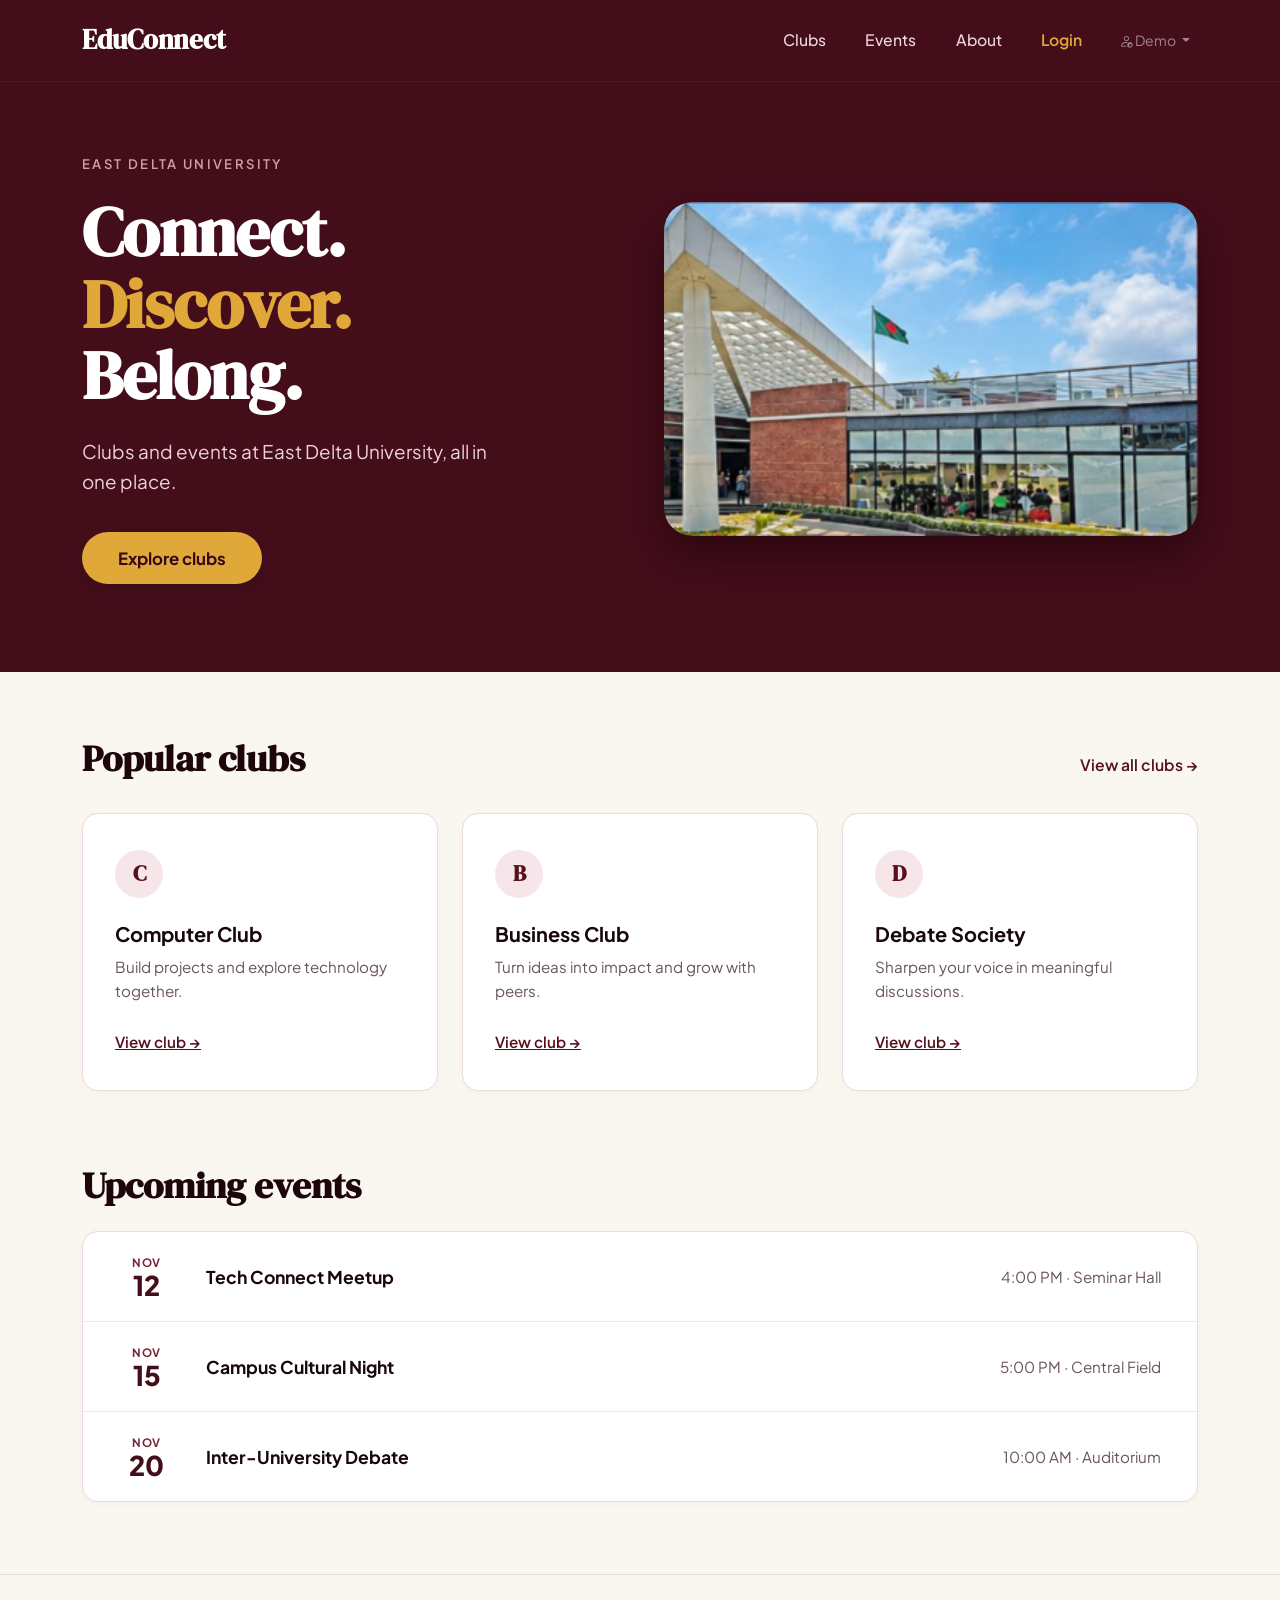
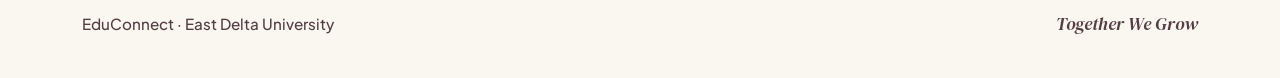
==== index.html @ 95cd5fd2 "Initial commit" ====
<!DOCTYPE html>
<html lang="en">
<head>
  <meta charset="UTF-8">
  <meta name="viewport" content="width=device-width, initial-scale=1.0">
  <title>EduConnect – East Delta University</title>
  <meta name="description" content="Clubs and events at East Delta University, all in one place. Connect. Discover. Belong.">
  
  <!-- Google Fonts -->
  <link rel="preconnect" href="https://fonts.googleapis.com">
  <link rel="preconnect" href="https://fonts.gstatic.com" crossorigin>
  <link href="https://fonts.googleapis.com/css2?family=DM+Serif+Display:ital@0;1&family=Plus+Jakarta+Sans:wght@300;400;500;600;700;800&display=swap" rel="stylesheet">
  
  <!-- Bootstrap 5 CSS -->
  <link href="https://cdn.jsdelivr.net/npm/bootstrap@5.3.3/dist/css/bootstrap.min.css" rel="stylesheet">
  <!-- Bootstrap Icons -->
  <link href="https://cdn.jsdelivr.net/npm/bootstrap-icons@1.11.3/font/bootstrap-icons.min.css" rel="stylesheet">
  <!-- Custom CSS -->
  <link rel="stylesheet" href="assets/css/style.css">
</head>
<body class="edu-home-page">

  <!-- Navigation Bar (Seamless Deep Maroon) -->
  <nav class="navbar navbar-expand-md home-navbar">
    <div class="container">
      <a class="home-brand" href="index.html">EduConnect</a>

      <button class="navbar-toggler text-white border-0" type="button" data-bs-toggle="collapse" data-bs-target="#navbarHome" aria-label="Toggle navigation">
        <i class="bi bi-list fs-2 text-white"></i>
      </button>

      <div class="collapse navbar-collapse justify-content-end" id="navbarHome">
        <ul class="navbar-nav align-items-center gap-2 gap-md-1 my-3 my-md-0">
          <li class="nav-item">
            <a class="home-nav-link" href="clubs.html">Clubs</a>
          </li>
          <li class="nav-item">
            <a class="home-nav-link" href="events.html">Events</a>
          </li>
          <li class="nav-item">
            <a class="home-nav-link" href="dashboard.html">About</a>
          </li>
          <li class="nav-item">
            <a class="home-nav-login" href="login.html">Login</a>
          </li>
          
          <!-- Discreet Demo Role Switcher for CSE 242 Evaluation -->
          <li class="nav-item dropdown ms-md-2">
            <button class="btn btn-sm text-white-50 border-0 bg-transparent dropdown-toggle small" type="button" data-bs-toggle="dropdown" title="Switch Demo Roles">
              <i class="bi bi-person-gear"></i> Demo
            </button>
            <ul class="dropdown-menu dropdown-menu-end shadow-sm">
              <li><h6 class="dropdown-header">CSE 242 Demo Switcher</h6></li>
              <li><a class="dropdown-item" href="#" data-switch-role="student"><i class="bi bi-person text-primary me-2"></i>Farhan Ahmed (Student)</a></li>
              <li><a class="dropdown-item" href="#" data-switch-role="club_rep"><i class="bi bi-flag text-info me-2"></i>Robotics Lead (Club Rep)</a></li>
              <li><a class="dropdown-item" href="#" data-switch-role="admin"><i class="bi bi-shield-check text-danger me-2"></i>Prof. Rahman (Admin)</a></li>
              <li><hr class="dropdown-divider"></li>
              <li><a class="dropdown-item" href="dashboard.html"><i class="bi bi-speedometer2 text-success me-2"></i>Open Full Dashboard</a></li>
              <li><a class="dropdown-item text-danger" href="#" data-action="logout" onclick="handleLogout(event)"><i class="bi bi-box-arrow-right me-2"></i>Log Out</a></li>
              <li><a class="dropdown-item text-muted small" href="#" id="btn-reset-demo-data"><i class="bi bi-arrow-counterclockwise me-2"></i>Reset Demo Data</a></li>
            </ul>
          </li>
        </ul>
      </div>
    </div>
  </nav>

  <!-- Hero Section -->
  <header class="home-hero-section">
    <div class="container">
      <div class="row align-items-center g-5">
        
        <!-- Left: Kicker, Big Display Serif Headline, Subtitle & Button -->
        <div class="col-lg-6">
          <div class="home-hero-kicker">East Delta University</div>
          
          <h1 class="home-hero-headline">
            Connect.<br>
            <span class="gold-text">Discover.</span><br>
            Belong.
          </h1>

          <p class="home-hero-sub">
            Clubs and events at East Delta University, all in one place.
          </p>

          <a href="clubs.html" class="btn btn-hero-explore">Explore clubs</a>
        </div>

        <!-- Right: Rounded Campus Photo -->
        <div class="col-lg-6">
          <div class="home-hero-img-wrap">
            <img src="assets/img/campus.png" alt="East Delta University Campus" class="home-hero-img img-fluid">
          </div>
        </div>

      </div>
    </div>
  </header>

  <!-- Main Content Area -->
  <main>
    <!-- Popular Clubs Section -->
    <section class="py-5">
      <div class="container py-lg-3">
        <div class="home-section-header">
          <h2 class="home-section-title">Popular clubs</h2>
          <a href="clubs.html" class="home-section-link">View all clubs &rarr;</a>
        </div>

        <div class="row g-4">
          <!-- Card 1: Computer Club -->
          <div class="col-md-4">
            <div class="home-club-card" onclick="window.location.href='club-profile.html?id=club_01'" style="cursor: pointer;">
              <div class="club-circle-avatar">C</div>
              <h3 class="home-club-title">Computer Club</h3>
              <p class="home-club-desc">Build projects and explore technology together.</p>
              <div>
                <a href="club-profile.html?id=club_01" class="home-club-action">View club &rarr;</a>
              </div>
            </div>
          </div>

          <!-- Card 2: Business Club -->
          <div class="col-md-4">
            <div class="home-club-card" onclick="window.location.href='club-profile.html?id=club_04'" style="cursor: pointer;">
              <div class="club-circle-avatar">B</div>
              <h3 class="home-club-title">Business Club</h3>
              <p class="home-club-desc">Turn ideas into impact and grow with peers.</p>
              <div>
                <a href="club-profile.html?id=club_04" class="home-club-action">View club &rarr;</a>
              </div>
            </div>
          </div>

          <!-- Card 3: Debate Society -->
          <div class="col-md-4">
            <div class="home-club-card" onclick="window.location.href='club-profile.html?id=club_06'" style="cursor: pointer;">
              <div class="club-circle-avatar">D</div>
              <h3 class="home-club-title">Debate Society</h3>
              <p class="home-club-desc">Sharpen your voice in meaningful discussions.</p>
              <div>
                <a href="club-profile.html?id=club_06" class="home-club-action">View club &rarr;</a>
              </div>
            </div>
          </div>
        </div>
      </div>
    </section>

    <!-- Upcoming Events Section -->
    <section class="pb-5 pt-2">
      <div class="container pb-lg-4">
        <h2 class="home-section-title mb-4">Upcoming events</h2>

        <div class="home-events-container">
          
          <!-- Event 1: Tech Connect Meetup -->
          <div class="home-event-row">
            <div class="home-event-date">
              <span class="event-month">NOV</span>
              <span class="event-day">12</span>
            </div>
            <div class="home-event-title-wrap">
              <a href="events.html" class="home-event-title">Tech Connect Meetup</a>
            </div>
            <div class="home-event-meta">
              4:00 PM &middot; Seminar Hall
            </div>
          </div>

          <!-- Event 2: Campus Cultural Night -->
          <div class="home-event-row">
            <div class="home-event-date">
              <span class="event-month">NOV</span>
              <span class="event-day">15</span>
            </div>
            <div class="home-event-title-wrap">
              <a href="events.html" class="home-event-title">Campus Cultural Night</a>
            </div>
            <div class="home-event-meta">
              5:00 PM &middot; Central Field
            </div>
          </div>

          <!-- Event 3: Inter-University Debate -->
          <div class="home-event-row">
            <div class="home-event-date">
              <span class="event-month">NOV</span>
              <span class="event-day">20</span>
            </div>
            <div class="home-event-title-wrap">
              <a href="events.html" class="home-event-title">Inter-University Debate</a>
            </div>
            <div class="home-event-meta">
              10:00 AM &middot; Auditorium
            </div>
          </div>

        </div>
      </div>
    </section>
  </main>

  <!-- Clean Minimalist Footer -->
  <footer class="home-footer">
    <div class="container">
      <div class="d-flex flex-wrap justify-content-between align-items-center gap-3">
        <div class="home-footer-left">
          EduConnect &middot; East Delta University
        </div>
        <div class="home-footer-right">
          Together We Grow
        </div>
      </div>
    </div>
  </footer>

  <!-- Bootstrap 5 Bundle JS -->
  <script src="https://cdn.jsdelivr.net/npm/bootstrap@5.3.3/dist/js/bootstrap.bundle.min.js"></script>
  <!-- Application Data & Script -->
  <script src="assets/js/data.js"></script>
  <script src="assets/js/app.js"></script>
</body>
</html>
---- assets/css/style.css ----
/* ==========================================================================
   EDUConnect - University Professional Networking & Club Management Platform
   Custom Stylesheet (Built on Bootstrap 5)
   Designed for CSE 242 Project - Clean, Modern, Academic & Accessible
   ========================================================================== */

/* Google Fonts Import */
@import url('https://fonts.googleapis.com/css2?family=DM+Serif+Display:ital@0;1&family=Plus+Jakarta+Sans:wght@300;400;500;600;700;800&display=swap');

:root {
  --edu-maroon: #58101e;
  --edu-maroon-dark: #380811;
  --edu-maroon-light: #721627;
  --edu-gold: #d89b27;
  --edu-gold-hover: #ebac36;
  --edu-gold-soft: #fcf6eb;
  --edu-gold-bg: #dfa838;
  --edu-charcoal: #17070b;
  --edu-charcoal-light: #2b2227;

  /* Global Theme Aliases */
  --edu-primary: #58101e;
  --edu-primary-hover: #721627;
  --edu-primary-soft: #faeef1;
  --edu-secondary: #d89b27;
  --edu-accent: #059669;
  --edu-warning: #d97706;
  --edu-danger: #dc2626;
  --edu-bg: #fdfaf6;
  --edu-card-bg: #ffffff;
  --edu-border: #ebd8dc;
  --edu-border-hover: #dec4cb;
  --edu-text-dark: #1c080e;
  --edu-text-muted: #735d64;

  --edu-serif: 'DM Serif Display', Georgia, serif;
  --edu-sans: 'Plus Jakarta Sans', -apple-system, BlinkMacSystemFont, 'Segoe UI', Roboto, sans-serif;

  --edu-shadow-sm: 0 2px 4px 0 rgba(40, 8, 15, 0.05);
  --edu-shadow: 0 4px 12px -2px rgba(40, 8, 15, 0.08), 0 2px 6px -1px rgba(40, 8, 15, 0.04);
  --edu-shadow-lg: 0 12px 24px -4px rgba(40, 8, 15, 0.12), 0 4px 8px -2px rgba(40, 8, 15, 0.04);
  --edu-radius: 12px;
  --edu-radius-sm: 8px;
  --edu-radius-lg: 16px;
  --edu-radius-pill: 9999px;
}

body {
  font-family: 'Plus Jakarta Sans', -apple-system, BlinkMacSystemFont, 'Segoe UI', Roboto, sans-serif;
  background-color: var(--edu-bg);
  color: var(--edu-text-dark);
  min-height: 100vh;
  display: flex;
  flex-direction: column;
  -webkit-font-smoothing: antialiased;
}

h1, h2, h3, h4, h5, h6, .brand-font, .serif-heading {
  font-family: var(--edu-serif);
  font-weight: 700;
  color: var(--edu-maroon-dark);
}

/* ==========================================================================
   Global Navigation Bar (Dark Maroon Theme with Gold Accents)
   ========================================================================== */
.edu-navbar {
  background-color: var(--edu-charcoal) !important;
  border-bottom: 1px solid rgba(255, 255, 255, 0.08) !important;
  box-shadow: 0 4px 16px rgba(23, 7, 11, 0.35);
  padding: 0.65rem 0;
  position: sticky;
  top: 0;
  z-index: 1030;
}

.navbar-brand {
  display: flex;
  align-items: center;
  gap: 0.6rem;
  font-family: var(--edu-serif);
  font-size: 1.4rem;
  font-weight: 700;
  color: #ffffff !important;
  letter-spacing: 0.01em;
}

.brand-gold {
  color: var(--edu-gold) !important;
}

.brand-badge {
  background: linear-gradient(135deg, var(--edu-maroon-light), var(--edu-gold));
  color: #fff;
  width: 36px;
  height: 36px;
  border-radius: 10px;
  display: flex;
  align-items: center;
  justify-content: center;
  font-size: 1.15rem;
  box-shadow: 0 4px 10px rgba(216, 155, 39, 0.3);
}

.nav-link {
  font-family: var(--edu-sans);
  font-weight: 600;
  font-size: 0.92rem;
  color: rgba(255, 255, 255, 0.8) !important;
  padding: 0.5rem 0.85rem !important;
  border-radius: var(--edu-radius-pill);
  display: flex;
  align-items: center;
  gap: 0.45rem;
  transition: all 0.2s ease;
}

.nav-link:hover, .nav-link.active {
  color: var(--edu-gold) !important;
  background-color: rgba(255, 255, 255, 0.06);
}

.nav-link i {
  font-size: 1.1rem;
}

.nav-badge-pill {
  font-size: 0.7rem;
  padding: 0.2rem 0.5rem;
  border-radius: 9999px;
  background-color: var(--edu-gold);
  color: var(--edu-charcoal);
  font-weight: 700;
  margin-left: 0.2rem;
}

/* ==========================================================================
   Cards & Layout Components
   ========================================================================== */
.edu-card {
  background: var(--edu-card-bg);
  border: 1px solid var(--edu-border);
  border-radius: var(--edu-radius);
  box-shadow: var(--edu-shadow-sm);
  transition: transform 0.2s ease, box-shadow 0.2s ease;
  overflow: hidden;
}

.edu-card-hover:hover {
  transform: translateY(-2px);
  box-shadow: var(--edu-shadow);
  border-color: var(--edu-border-hover);
}

.edu-card-header {
  padding: 1.1rem 1.25rem;
  border-bottom: 1px solid var(--edu-border);
  background-color: #ffffff;
  display: flex;
  align-items: center;
  justify-content: space-between;
}

.edu-card-body {
  padding: 1.25rem;
}

/* ==========================================================================
   Sidebar & Left Rail
   ========================================================================== */
.sidebar-profile-card {
  text-align: center;
}

.sidebar-cover {
  height: 70px;
  background: linear-gradient(135deg, #1e3a8a, #0284c7);
  width: 100%;
}

.sidebar-avatar-wrap {
  margin-top: -38px;
  margin-bottom: 0.75rem;
}

.avatar-img {
  width: 72px;
  height: 72px;
  border-radius: 50%;
  border: 3px solid #ffffff;
  object-fit: cover;
  box-shadow: var(--edu-shadow-sm);
  background-color: #e2e8f0;
}

.avatar-sm {
  width: 40px;
  height: 40px;
}

.avatar-lg {
  width: 100px;
  height: 100px;
}

.avatar-xl {
  width: 130px;
  height: 130px;
}

.club-logo-img {
  width: 60px;
  height: 60px;
  border-radius: 12px;
  object-fit: cover;
  border: 2px solid #ffffff;
  box-shadow: var(--edu-shadow-sm);
  background-color: #f1f5f9;
}

/* ==========================================================================
   Buttons & Tags (Maroon & Academic Gold Theme)
   ========================================================================== */
.btn-edu-primary {
  background-color: var(--edu-gold) !important;
  border-color: var(--edu-gold) !important;
  color: var(--edu-charcoal) !important;
  font-weight: 700;
  border-radius: var(--edu-radius-pill);
  padding: 0.52rem 1.35rem;
  transition: all 0.2s ease;
}

.btn-edu-primary:hover {
  background-color: var(--edu-gold-hover) !important;
  border-color: var(--edu-gold-hover) !important;
  color: #000000 !important;
  box-shadow: 0 4px 14px rgba(216, 155, 39, 0.4);
  transform: translateY(-1px);
}

.btn-edu-maroon {
  background-color: var(--edu-maroon) !important;
  border-color: var(--edu-maroon) !important;
  color: #ffffff !important;
  font-weight: 700;
  border-radius: var(--edu-radius-pill);
  padding: 0.52rem 1.35rem;
  transition: all 0.2s ease;
}

.btn-edu-maroon:hover {
  background-color: var(--edu-maroon-light) !important;
  border-color: var(--edu-maroon-light) !important;
  color: #ffffff !important;
  transform: translateY(-1px);
}

.btn-edu-outline {
  border: 1px solid var(--edu-border-hover);
  color: var(--edu-maroon);
  background-color: #ffffff;
  font-weight: 600;
  border-radius: var(--edu-radius-pill);
  padding: 0.48rem 1.15rem;
  transition: all 0.2s ease;
}

.btn-edu-outline:hover {
  background-color: var(--edu-primary-soft);
  border-color: var(--edu-maroon);
  color: var(--edu-maroon);
}

.btn-edu-success {
  background-color: var(--edu-accent);
  color: #fff;
  border: none;
  font-weight: 700;
  border-radius: var(--edu-radius-pill);
}
.btn-edu-success:hover {
  background-color: #047857;
  color: #fff;
}

/* Pill Badges */
.badge-dept {
  background-color: #faeef1;
  color: var(--edu-maroon);
  font-weight: 700;
  font-size: 0.75rem;
  padding: 0.35rem 0.65rem;
  border-radius: 6px;
  display: inline-block;
  border: 1px solid #ebd8dc;
}

.skill-tag {
  background-color: var(--edu-gold-soft);
  color: #8c5b08;
  font-weight: 600;
  font-size: 0.78rem;
  padding: 0.3rem 0.65rem;
  border-radius: 6px;
  display: inline-flex;
  align-items: center;
  gap: 0.3rem;
  margin-right: 0.35rem;
  margin-bottom: 0.4rem;
  border: 1px solid #f6e3c0;
}

.interest-tag {
  background-color: #fcf2f4;
  color: var(--edu-maroon);
  font-weight: 600;
  font-size: 0.78rem;
  padding: 0.3rem 0.65rem;
  border-radius: 6px;
  display: inline-flex;
  align-items: center;
  gap: 0.3rem;
  margin-right: 0.35rem;
  margin-bottom: 0.4rem;
  border: 1px solid #f1d5dc;
}

/* Verification Status Badges */
.status-pill {
  font-size: 0.75rem;
  font-weight: 700;
  padding: 0.3rem 0.7rem;
  border-radius: 9999px;
  display: inline-flex;
  align-items: center;
  gap: 0.35rem;
}

.status-verified {
  background-color: #ecfdf5;
  color: #065f46;
  border: 1px solid #a7f3d0;
}

.status-pending {
  background-color: var(--edu-gold-soft);
  color: #92400e;
  border: 1px solid #fde68a;
}

.status-rejected {
  background-color: #fef2f2;
  color: #991b1b;
  border: 1px solid #fecaca;
}

/* ==========================================================================
   Feed Navigation Tabs
   ========================================================================== */
.feed-tabs {
  background-color: #ffffff;
  border-radius: var(--edu-radius);
  padding: 0.4rem;
  display: flex;
  gap: 0.5rem;
  border: 1px solid var(--edu-border);
  margin-bottom: 1.25rem;
}

.feed-tab-btn {
  flex: 1;
  padding: 0.65rem 1rem;
  font-weight: 700;
  font-size: 0.95rem;
  border: none;
  background: transparent;
  color: var(--edu-text-muted);
  border-radius: var(--edu-radius-pill);
  display: flex;
  align-items: center;
  justify-content: center;
  gap: 0.5rem;
  transition: all 0.2s ease;
}

.feed-tab-btn.active {
  background-color: var(--edu-maroon);
  color: #ffffff;
  box-shadow: 0 4px 10px rgba(88, 16, 30, 0.25);
}

/* ==========================================================================
   Post & Announcement Card
   ========================================================================== */
.post-header {
  display: flex;
  align-items: center;
  justify-content: space-between;
  margin-bottom: 0.85rem;
}

.post-author-info {
  display: flex;
  align-items: center;
  gap: 0.75rem;
}

.post-media {
  border-radius: var(--edu-radius-sm);
  overflow: hidden;
  margin-top: 0.85rem;
  max-height: 380px;
  background-color: #f8f1f3;
}

.post-media img {
  width: 100%;
  height: 100%;
  object-fit: cover;
}

.post-actions {
  display: flex;
  align-items: center;
  gap: 1.5rem;
  padding-top: 0.85rem;
  margin-top: 0.85rem;
  border-top: 1px solid var(--edu-border);
}

.post-action-btn {
  background: none;
  border: none;
  color: var(--edu-text-muted);
  font-size: 0.88rem;
  font-weight: 600;
  display: flex;
  align-items: center;
  gap: 0.4rem;
  padding: 0.35rem 0.6rem;
  border-radius: 6px;
  cursor: pointer;
  transition: all 0.2s;
}

.post-action-btn:hover, .post-action-btn.active {
  color: var(--edu-maroon);
  background-color: var(--edu-primary-soft);
}

/* ==========================================================================
   Profile Page Cover & Layout
   ========================================================================== */
.profile-cover-header {
  height: 220px;
  background: linear-gradient(135deg, #3d0d16 0%, #681523 50%, #d89b27 100%);
  position: relative;
  border-radius: var(--edu-radius) var(--edu-radius) 0 0;
}

.profile-avatar-holder {
  position: absolute;
  bottom: -45px;
  left: 30px;
}

.profile-avatar-large {
  width: 120px;
  height: 120px;
  border-radius: 50%;
  border: 4px solid #ffffff;
  object-fit: cover;
  background-color: #f8f1f3;
  box-shadow: var(--edu-shadow);
}

.profile-info-bar {
  padding-top: 55px;
  padding-left: 30px;
  padding-right: 30px;
  padding-bottom: 25px;
}

/* ==========================================================================
   Sidebar & Left Rail
   ========================================================================== */
.sidebar-profile-card {
  text-align: center;
}

.sidebar-cover {
  height: 70px;
  background: linear-gradient(135deg, #3d0d16, #d89b27);
  width: 100%;
}

.sidebar-avatar-wrap {
  margin-top: -38px;
  margin-bottom: 0.75rem;
}

/* ==========================================================================
   Event Card Date Badge
   ========================================================================== */
.event-date-badge {
  background-color: var(--edu-gold-soft);
  border: 1px solid #ebd0a0;
  border-radius: 10px;
  text-align: center;
  padding: 0.5rem;
  min-width: 65px;
}

.event-date-month {
  font-size: 0.75rem;
  font-weight: 700;
  color: var(--edu-maroon);
  text-transform: uppercase;
}

.event-date-day {
  font-family: var(--edu-serif);
  font-size: 1.5rem;
  font-weight: 700;
  color: var(--edu-maroon-dark);
  line-height: 1.1;
}

/* ==========================================================================
   Notification Items
   ========================================================================== */
.notification-item {
  display: flex;
  align-items: flex-start;
  gap: 1rem;
  padding: 1rem 1.25rem;
  border-bottom: 1px solid var(--edu-border);
  transition: background-color 0.15s ease;
  position: relative;
}

.notification-item:last-child {
  border-bottom: none;
}

.notification-item:hover {
  background-color: #f8fafc;
}

.notification-item.unread {
  background-color: #f0f7ff;
}

.notification-item.unread::before {
  content: '';
  position: absolute;
  left: 0;
  top: 0;
  bottom: 0;
  width: 4px;
  background-color: var(--edu-primary);
}

.notification-icon-wrap {
  width: 42px;
  height: 42px;
  border-radius: 50%;
  display: flex;
  align-items: center;
  justify-content: center;
  font-size: 1.1rem;
  flex-shrink: 0;
}

/* ==========================================================================
   Admin Dashboard Metrics
   ========================================================================== */
.stat-card {
  padding: 1.25rem;
  border-radius: var(--edu-radius);
  background-color: #ffffff;
  border: 1px solid var(--edu-border);
  display: flex;
  align-items: center;
  justify-content: space-between;
}

.stat-icon {
  width: 50px;
  height: 50px;
  border-radius: 12px;
  display: flex;
  align-items: center;
  justify-content: center;
  font-size: 1.5rem;
}

/* ==========================================================================
   Demo Credentials Callout Box
   ========================================================================== */
.demo-credentials-box {
  background-color: #f0f9ff;
  border: 1px solid #bae6fd;
  border-radius: var(--edu-radius);
  padding: 1.25rem;
}

.demo-account-pill {
  cursor: pointer;
  background: #ffffff;
  border: 1px solid #bae6fd;
  border-radius: 8px;
  padding: 0.6rem 0.85rem;
  transition: all 0.2s ease;
  text-align: left;
}

.demo-account-pill:hover {
  background-color: #e0f2fe;
  border-color: #7dd3fc;
  transform: translateY(-1px);
}

/* ==========================================================================
   Toast Notification Styling
   ========================================================================== */
.edu-toast-container {
  position: fixed;
  bottom: 24px;
  right: 24px;
  z-index: 9999;
}

.edu-toast {
  background: var(--edu-navy);
  color: #ffffff;
  border-radius: var(--edu-radius-sm);
  box-shadow: var(--edu-shadow-lg);
  padding: 0.85rem 1.25rem;
  display: flex;
  align-items: center;
  gap: 0.75rem;
  margin-top: 0.5rem;
  animation: slideInUp 0.3s cubic-bezier(0.16, 1, 0.3, 1);
  min-width: 280px;
}

@keyframes slideInUp {
  from {
    transform: translateY(20px);
    opacity: 0;
  }
  to {
    transform: translateY(0);
    opacity: 1;
  }
}

/* ==========================================================================
   Footer
   ========================================================================== */
.edu-footer {
  background-color: #ffffff;
  border-top: 1px solid var(--edu-border);
  padding: 2rem 0;
  margin-top: auto;
  font-size: 0.88rem;
  color: var(--edu-text-muted);
}

/* Print / Utilities */
.cursor-pointer { cursor: pointer; }
.text-edu-primary { color: var(--edu-primary) !important; }
.bg-edu-primary-soft { background-color: var(--edu-primary-soft) !important; }

/* Responsive adjustments */
@media (max-width: 768px) {
  .profile-cover-header {
    height: 160px;
  }
  .profile-avatar-large {
    width: 90px;
    height: 90px;
  }
  .profile-info-bar {
    padding-top: 45px;
    padding-left: 15px;
    padding-right: 15px;
  }
}

/* ==========================================================================
   Custom Club Profile Design System (Maroon & Academic Gold Theme)
   Follows the exact UI/UX specification in the user mockup
   ========================================================================== */

/* Top bar dark theme for club profile */
.club-profile-nav {
  background-color: #17070b !important;
  border-bottom: 1px solid rgba(255, 255, 255, 0.08) !important;
}
.club-profile-nav .navbar-brand {
  color: #ffffff !important;
  font-family: var(--club-serif) !important;
  font-size: 1.4rem !important;
}
.club-profile-nav .brand-gold {
  color: #dfa838 !important;
}
.club-profile-nav .nav-link {
  color: rgba(255, 255, 255, 0.8) !important;
}
.club-profile-nav .nav-link:hover, .club-profile-nav .nav-link.active {
  color: #dfa838 !important;
  background-color: transparent !important;
}

/* Hero Section */
.club-profile-hero {
  position: relative;
  background-size: cover;
  background-position: center;
  min-height: 480px;
  color: #ffffff;
  padding: 3.5rem 0 3rem;
  display: flex;
  align-items: center;
}

.club-profile-hero::before {
  content: '';
  position: absolute;
  top: 0; left: 0; right: 0; bottom: 0;
  background: linear-gradient(135deg, rgba(20, 4, 8, 0.82) 0%, rgba(55, 12, 22, 0.75) 50%, rgba(15, 6, 10, 0.88) 100%);
  z-index: 1;
}

.club-hero-content {
  position: relative;
  z-index: 2;
}

/* Round Emblem Seal */
.club-emblem-wrap {
  width: 96px;
  height: 96px;
  border-radius: 50%;
  border: 3px solid #d89b27;
  background: radial-gradient(circle, #3d0d16 0%, #1a0509 100%);
  display: flex;
  align-items: center;
  justify-content: center;
  margin-bottom: 1.25rem;
  box-shadow: 0 8px 24px rgba(0, 0, 0, 0.4);
}

.club-emblem-icon {
  font-size: 2.75rem;
  color: #dfa838;
}

.club-title-serif {
  font-family: var(--club-serif);
  font-size: 3.5rem;
  line-height: 1.05;
  color: #ffffff;
  margin-bottom: 0.5rem;
  letter-spacing: -0.01em;
}

.club-subtitle-gold {
  color: #dfa838;
  font-size: 1.15rem;
  font-weight: 500;
  margin-bottom: 1.75rem;
}

/* Buttons */
.btn-gold-pill {
  background-color: #d89b27;
  color: #1f070e;
  font-weight: 700;
  border-radius: 9999px;
  padding: 0.55rem 1.4rem;
  border: none;
  font-size: 0.92rem;
  transition: all 0.2s ease;
  display: inline-flex;
  align-items: center;
  gap: 0.4rem;
}
.btn-gold-pill:hover {
  background-color: #ebac36;
  color: #150409;
  transform: translateY(-1px);
  box-shadow: 0 4px 14px rgba(216, 155, 39, 0.4);
}

.btn-pill-dark {
  background-color: rgba(0, 0, 0, 0.45);
  color: #ffffff;
  border: 1px solid rgba(255, 255, 255, 0.25);
  border-radius: 9999px;
  padding: 0.55rem 1.3rem;
  font-weight: 600;
  font-size: 0.92rem;
  transition: all 0.2s ease;
}
.btn-pill-dark:hover {
  background-color: rgba(255, 255, 255, 0.15);
  color: #ffffff;
}

.btn-maroon-pill {
  background-color: #58101e;
  color: #ffffff;
  font-weight: 700;
  border-radius: 9999px;
  padding: 0.5rem 1.35rem;
  border: none;
  font-size: 0.88rem;
  transition: all 0.2s ease;
}
.btn-maroon-pill:hover {
  background-color: #721627;
  color: #ffffff;
  transform: translateY(-1px);
}

/* Featured 4-Polaroid Grid in Hero */
.featured-label {
  color: #dfa838;
  font-size: 0.95rem;
  font-style: italic;
  font-weight: 500;
  margin-bottom: 1rem;
}

.featured-polaroid-grid {
  display: grid;
  grid-template-columns: repeat(2, 1fr);
  gap: 1rem;
}

.featured-polaroid-card {
  background-color: #ffffff;
  border-radius: 8px;
  padding: 6px;
  box-shadow: 0 10px 25px rgba(0, 0, 0, 0.35);
  transition: transform 0.25s ease, box-shadow 0.25s ease;
  cursor: pointer;
  text-decoration: none !important;
  display: block;
}
.featured-polaroid-card:hover {
  transform: translateY(-4px) scale(1.02);
  box-shadow: 0 14px 30px rgba(0, 0, 0, 0.5);
}

.featured-polaroid-card:nth-child(1) { transform: rotate(-1.5deg); }
.featured-polaroid-card:nth-child(2) { transform: rotate(1.5deg); }
.featured-polaroid-card:nth-child(3) { transform: rotate(1.2deg); }
.featured-polaroid-card:nth-child(4) { transform: rotate(-1.8deg); }

.featured-polaroid-card:hover {
  transform: rotate(0deg) translateY(-4px) !important;
}

.polaroid-media-box {
  height: 120px;
  border-radius: 4px;
  display: flex;
  align-items: center;
  justify-content: center;
  color: #ffffff;
  font-weight: 700;
  font-size: 0.88rem;
  letter-spacing: 0.05em;
  position: relative;
  overflow: hidden;
}
.polaroid-media-box.maroon-bg { background-color: #6b1725; }
.polaroid-media-box.gold-bg { background-color: #b8861d; }
.polaroid-media-box.charcoal-bg { background-color: #2b2227; }

.polaroid-content {
  padding: 0.45rem 0.25rem 0.2rem;
}
.polaroid-title {
  font-weight: 700;
  color: #17070b;
  font-size: 0.88rem;
  line-height: 1.2;
}
.polaroid-sub {
  color: #78656a;
  font-size: 0.72rem;
}

/* Club Meta Strip below Hero */
.club-meta-strip {
  background-color: #24060d;
  color: #ffffff;
  padding: 0.85rem 0;
  border-bottom: 1px solid rgba(255, 255, 255, 0.08);
}
.social-pill-btn {
  background-color: #3b0e17;
  color: #ffffff;
  border: 1px solid #5d1a27;
  border-radius: 9999px;
  padding: 0.35rem 0.95rem;
  font-size: 0.82rem;
  font-weight: 600;
  text-decoration: none;
  transition: all 0.2s ease;
}
.social-pill-btn:hover {
  background-color: #551422;
  color: #ffffff;
}

/* Subnav Anchor Pills */
.subnav-pills-bar {
  background-color: #ffffff;
  padding: 1.25rem 0;
  border-bottom: 1px solid #eee5e7;
}
.subnav-pill {
  background-color: #ffffff;
  border: 1px solid #d1b8be;
  color: #4a1520;
  border-radius: 9999px;
  padding: 0.45rem 1.4rem;
  font-weight: 600;
  font-size: 0.92rem;
  text-decoration: none;
  transition: all 0.2s ease;
  display: inline-block;
}
.subnav-pill:hover, .subnav-pill.active {
  background-color: #58101e;
  border-color: #58101e;
  color: #ffffff;
}

/* General Club Section Heading */
.club-section-heading {
  font-family: var(--club-serif);
  font-size: 2.4rem;
  font-weight: 700;
  margin-bottom: 1.5rem;
}

/* Photo Cards 3-Grid */
.club-photo-card {
  border-radius: 8px;
  height: 220px;
  position: relative;
  overflow: hidden;
  display: flex;
  align-items: flex-end;
  padding: 1rem;
  color: #ffffff;
  font-weight: 700;
  box-shadow: 0 6px 18px rgba(0, 0, 0, 0.12);
  transition: transform 0.2s ease;
}
.club-photo-card:hover {
  transform: translateY(-3px);
}
.club-photo-card.maroon {
  background-color: #631422;
}
.club-photo-card.gold {
  background-color: #b8861d;
}
.club-photo-card.charcoal {
  background-color: #2b2227;
}
.club-photo-label {
  font-size: 0.85rem;
  font-weight: 700;
  letter-spacing: 0.04em;
  background: rgba(0, 0, 0, 0.45);
  backdrop-filter: blur(4px);
  padding: 0.35rem 0.75rem;
  border-radius: 4px;
}

/* Goals list */
.club-goals-list {
  list-style: none;
  padding-left: 0;
}
.club-goals-list li {
  font-family: var(--club-serif);
  font-size: 1.15rem;
  color: #3b0e17;
  padding: 0.45rem 0;
  border-bottom: 1px dashed #e6d3d7;
}

/* Events Section (Deep Maroon Background) */
.club-events-section {
  background-color: #3e0b15;
  color: #ffffff;
  padding: 4rem 0;
}
.club-events-section .club-section-heading {
  color: #ffffff;
}

/* Ticket Card */
.event-ticket-card {
  background-color: #ffffff;
  border-radius: 12px;
  padding: 1rem 1.5rem;
  display: flex;
  align-items: center;
  justify-content: space-between;
  margin-bottom: 1.25rem;
  box-shadow: 0 4px 15px rgba(0, 0, 0, 0.2);
  color: #17070b;
}

.ticket-date-block {
  text-align: center;
  min-width: 80px;
  padding-right: 1.5rem;
  border-right: 2px dashed #e0c8ce;
  margin-right: 1.5rem;
}
.ticket-date-num {
  font-family: var(--club-serif);
  font-size: 2.2rem;
  line-height: 1;
  color: #58101e;
  font-weight: 700;
}
.ticket-date-mon {
  font-size: 0.82rem;
  font-weight: 700;
  color: #58101e;
  text-transform: uppercase;
}

.ticket-info-block {
  flex-grow: 1;
}
.ticket-title {
  font-family: var(--club-serif);
  font-size: 1.35rem;
  font-weight: 700;
  margin-bottom: 0.2rem;
  color: #17070b;
}
.ticket-meta {
  color: #6d5b60;
  font-size: 0.88rem;
}

/* Active Recruitments Section */
.recruitment-card {
  background-color: #ffffff;
  border: 1px solid #e0c8ce;
  border-radius: 12px;
  padding: 1.5rem;
  height: 100%;
  display: flex;
  flex-direction: column;
  transition: transform 0.2s ease, box-shadow 0.2s ease;
}
.recruitment-card:hover {
  transform: translateY(-2px);
  box-shadow: 0 8px 20px rgba(0, 0, 0, 0.08);
}

.recruitment-close-pill {
  background-color: #dfa838;
  color: #1a080d;
  font-weight: 700;
  font-size: 0.75rem;
  padding: 0.3rem 0.75rem;
  border-radius: 6px;
  display: inline-block;
  margin-bottom: 0.85rem;
  align-self: flex-start;
}
.recruitment-role-title {
  font-family: var(--club-serif);
  font-size: 1.45rem;
  color: #17070b;
  margin-bottom: 0.5rem;
}
.recruitment-desc {
  color: #665056;
  font-size: 0.88rem;
  margin-bottom: 1.25rem;
  flex-grow: 1;
}

/* Achievements Section (Warm Mustard Gold) */
.club-achievements-section {
  background-color: #dfa838;
  color: #1c080e;
  padding: 4rem 0 4.5rem;
}
.club-achievements-section .club-section-heading {
  color: #1c080e;
}

.achievement-stat-num {
  font-family: var(--club-serif);
  font-size: 3.8rem;
  line-height: 1;
  font-weight: 700;
  color: #1c080e;
  margin-bottom: 0.25rem;
}
.achievement-stat-title {
  font-family: var(--club-serif);
  font-size: 1.25rem;
  font-weight: 700;
  color: #1c080e;
  margin-bottom: 0.2rem;
}
.achievement-stat-sub {
  color: #4f3310;
  font-size: 0.82rem;
}

/* Club Minimalist Footer */
.club-minimal-footer {
  background-color: #f7ede0;
  border-top: 1px solid rgba(0, 0, 0, 0.06);
  padding: 1.25rem 0;
  text-align: center;
  font-size: 0.82rem;
  color: #6b5540;
  font-family: var(--club-serif);
}

/* ==========================================================================
   Homepage (index.html) Theme - Identical Match to East Delta University Mockup
   ========================================================================== */
.edu-home-page {
  background-color: #faf6f0;
  color: #1a080d;
}

/* Homepage Navbar (Seamless deep maroon background) */
.home-navbar {
  background-color: #440d1a !important;
  border-bottom: 1px solid rgba(255, 255, 255, 0.05);
  padding: 1.25rem 0;
}

.home-brand {
  font-family: var(--edu-serif);
  font-size: 1.7rem;
  font-weight: 700;
  color: #ffffff !important;
  text-decoration: none;
  letter-spacing: -0.01em;
}

.home-nav-link {
  color: #eed7dc !important;
  font-weight: 500;
  font-size: 0.98rem;
  text-decoration: none;
  padding: 0.4rem 1.1rem;
  transition: color 0.2s ease;
}

.home-nav-link:hover {
  color: #ffffff !important;
}

.home-nav-login {
  color: #dfa838 !important;
  font-weight: 600;
  font-size: 0.98rem;
  text-decoration: none;
  padding: 0.4rem 1.1rem;
  transition: color 0.2s ease;
}

.home-nav-login:hover {
  color: #f7be4b !important;
}

/* Homepage Hero Section */
.home-hero-section {
  background-color: #440d1a;
  color: #ffffff;
  padding: 4.5rem 0 5.5rem;
  position: relative;
}

.home-hero-kicker {
  font-size: 0.82rem;
  letter-spacing: 0.18em;
  font-weight: 600;
  text-transform: uppercase;
  color: #d69ca6;
  margin-bottom: 1.5rem;
}

.home-hero-headline {
  font-family: var(--edu-serif);
  font-size: 4.25rem;
  line-height: 1.05;
  font-weight: 700;
  color: #ffffff;
  margin-bottom: 1.5rem;
  letter-spacing: -0.01em;
}

.home-hero-headline .gold-text {
  color: #dfa838;
}

.home-hero-sub {
  color: #ebd3d9;
  font-size: 1.18rem;
  line-height: 1.6;
  max-width: 420px;
  margin-bottom: 2.25rem;
  font-weight: 400;
}

.btn-hero-explore {
  background-color: #dfa838;
  color: #350812 !important;
  font-weight: 700;
  font-size: 1.05rem;
  padding: 0.85rem 2.25rem;
  border-radius: 999px;
  text-decoration: none;
  display: inline-block;
  transition: all 0.2s ease;
  border: none;
  box-shadow: 0 4px 14px rgba(0, 0, 0, 0.15);
}

.btn-hero-explore:hover {
  background-color: #ebb543;
  color: #20040a !important;
  transform: translateY(-2px);
  box-shadow: 0 6px 18px rgba(0, 0, 0, 0.25);
}

.home-hero-img-wrap {
  border-radius: 28px;
  overflow: hidden;
  box-shadow: 0 20px 44px rgba(15, 2, 5, 0.45);
}

.home-hero-img {
  width: 100%;
  height: auto;
  display: block;
  object-fit: cover;
  border-radius: 28px;
}

/* Sections Common Header */
.home-section-header {
  display: flex;
  align-items: baseline;
  justify-content: space-between;
  margin-bottom: 2rem;
}

.home-section-title {
  font-family: var(--edu-serif);
  font-size: 2.3rem;
  font-weight: 700;
  color: #1c060c;
  margin-bottom: 0;
}

.home-section-link {
  color: #551120;
  font-weight: 600;
  text-decoration: none;
  font-size: 0.98rem;
  transition: transform 0.2s ease, color 0.2s ease;
}

.home-section-link:hover {
  color: #7b182d;
  text-decoration: underline;
}

/* Popular Clubs Cards */
.home-club-card {
  background: #ffffff;
  border: 1px solid #ebd9dc;
  border-radius: 16px;
  padding: 2.25rem 2rem;
  height: 100%;
  display: flex;
  flex-direction: column;
  box-shadow: 0 2px 10px rgba(35, 7, 13, 0.03);
  transition: transform 0.2s ease, box-shadow 0.2s ease, border-color 0.2s ease;
  text-decoration: none;
}

.home-club-card:hover {
  transform: translateY(-4px);
  box-shadow: 0 10px 28px rgba(35, 7, 13, 0.08);
  border-color: #dfc2c8;
}

.club-circle-avatar {
  width: 48px;
  height: 48px;
  border-radius: 50%;
  background-color: #f7e6e9;
  color: #58101e;
  font-family: var(--edu-serif);
  font-size: 1.4rem;
  font-weight: 700;
  display: flex;
  align-items: center;
  justify-content: center;
  margin-bottom: 1.5rem;
}

.home-club-title {
  font-family: var(--edu-sans);
  font-size: 1.25rem;
  font-weight: 700;
  color: #17070b;
  margin-bottom: 0.6rem;
}

.home-club-desc {
  color: #69555c;
  font-size: 0.95rem;
  line-height: 1.55;
  margin-bottom: 1.75rem;
  flex-grow: 1;
}

.home-club-action {
  color: #58101e;
  font-weight: 600;
  font-size: 0.95rem;
  display: inline-flex;
  align-items: center;
  gap: 0.35rem;
}

/* Upcoming Events Container */
.home-events-container {
  background: #ffffff;
  border: 1px solid #ebd9dc;
  border-radius: 16px;
  overflow: hidden;
  box-shadow: 0 2px 10px rgba(35, 7, 13, 0.03);
}

.home-event-row {
  display: flex;
  align-items: center;
  justify-content: space-between;
  padding: 1.35rem 2.25rem;
  border-bottom: 1px solid #f2e6e9;
  transition: background-color 0.15s ease;
}

.home-event-row:last-child {
  border-bottom: none;
}

.home-event-row:hover {
  background-color: #fdf8f9;
}

.home-event-date {
  display: flex;
  flex-direction: column;
  align-items: center;
  justify-content: center;
  min-width: 55px;
  margin-right: 2rem;
}

.home-event-date .event-month {
  font-size: 0.72rem;
  font-weight: 700;
  text-transform: uppercase;
  color: #782637;
  letter-spacing: 0.06em;
}

.home-event-date .event-day {
  font-size: 1.7rem;
  font-weight: 800;
  color: #440d1a;
  line-height: 1.05;
  font-family: var(--edu-sans);
}

.home-event-title-wrap {
  flex-grow: 1;
}

.home-event-title {
  font-weight: 700;
  font-size: 1.1rem;
  color: #17070b;
  text-decoration: none;
}

.home-event-title:hover {
  color: #58101e;
}

.home-event-meta {
  color: #69555c;
  font-size: 0.95rem;
  font-weight: 400;
  text-align: right;
  white-space: nowrap;
}

/* Homepage Footer */
.home-footer {
  background-color: transparent;
  border-top: 1px solid #ebd9dc;
  padding: 2.25rem 0 2.5rem;
}

.home-footer-left {
  color: #543e45;
  font-size: 0.95rem;
  font-weight: 500;
}

.home-footer-right {
  font-family: var(--edu-serif);
  font-style: italic;
  color: #543e45;
  font-size: 1.1rem;
}

/* Responsive adjustments */
@media (max-width: 768px) {
  .home-hero-headline {
    font-size: 3rem;
  }
  .home-event-row {
    flex-direction: column;
    align-items: flex-start;
    gap: 0.5rem;
    padding: 1.25rem 1.5rem;
  }
  .home-event-meta {
    text-align: left;
    margin-left: calc(55px + 2rem);
  }
}
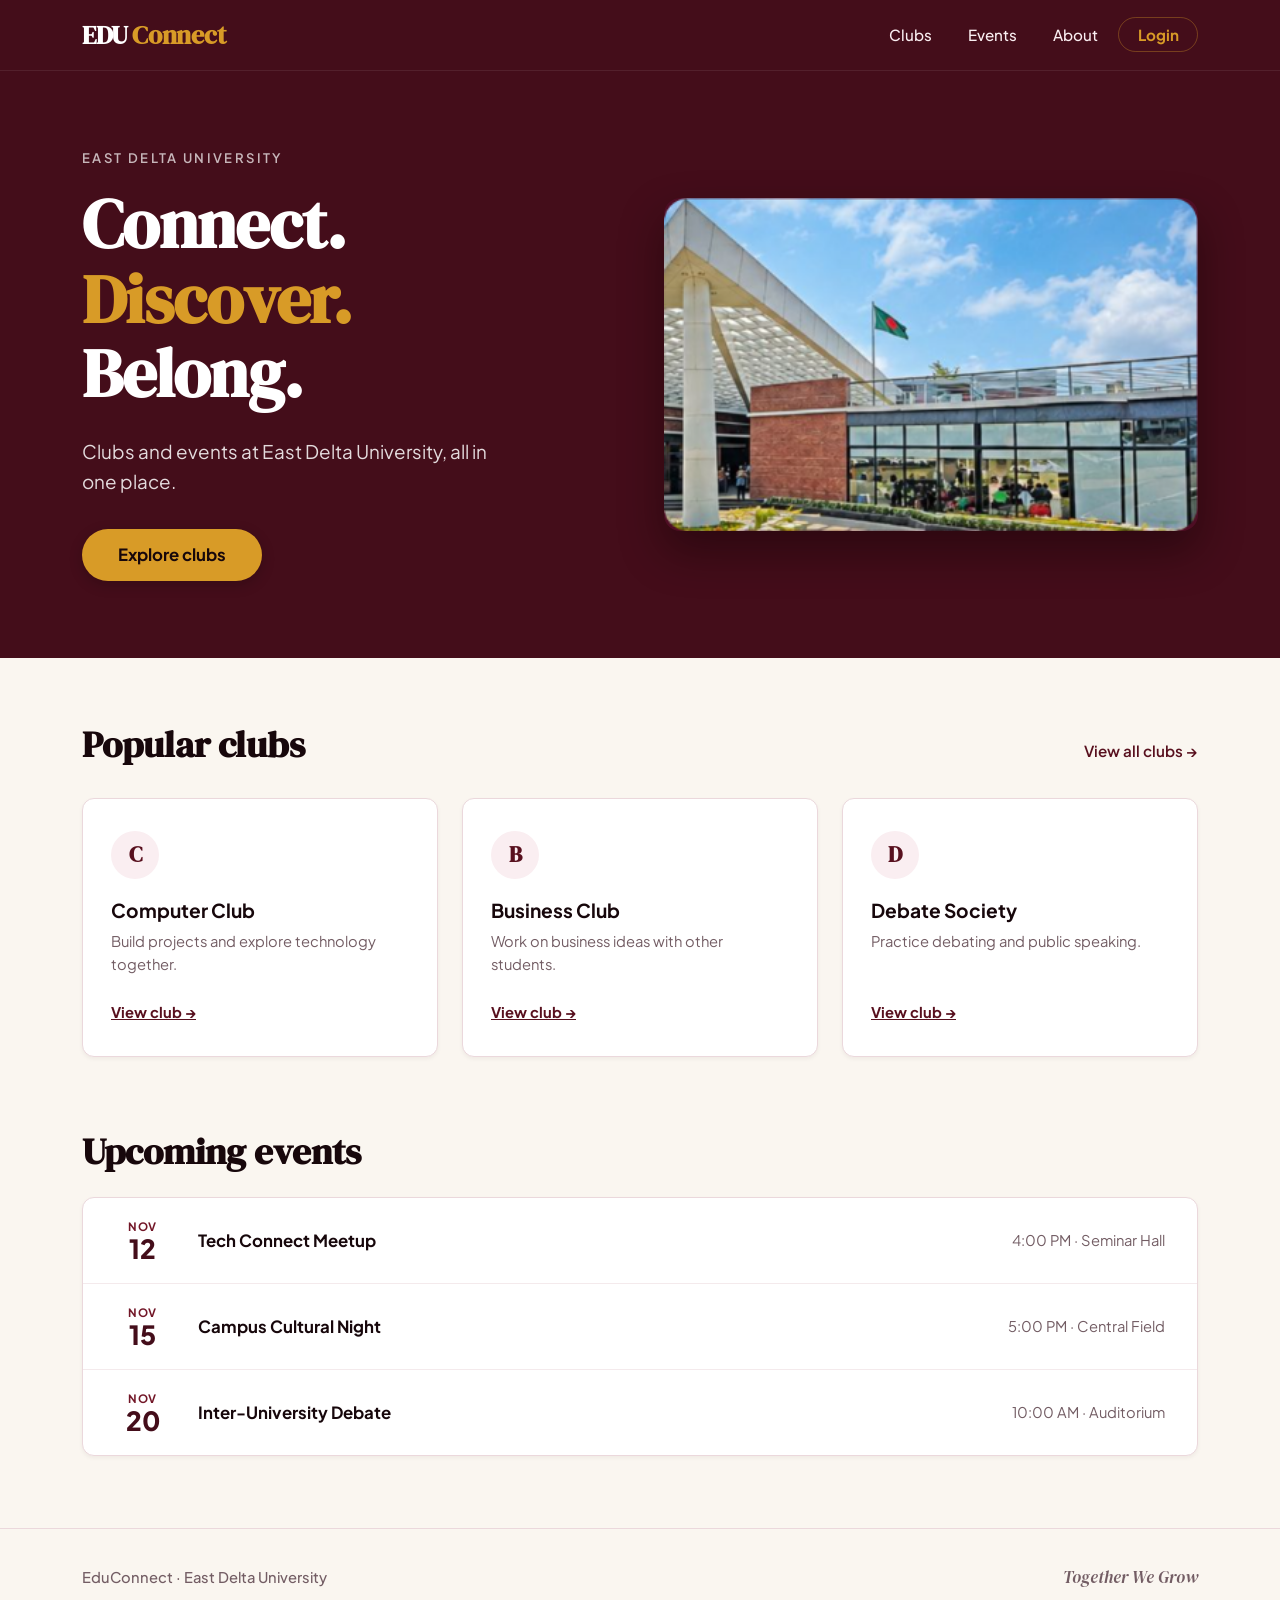
==== commit 524f4ce3: "feat: fulfill CSE 242 requirements, add real EDU data, MySQL schema, and fix club card covers - Repl" ====
--- a/index.html
+++ b/index.html
@@ -3,7 +3,7 @@
 <head>
   <meta charset="UTF-8">
   <meta name="viewport" content="width=device-width, initial-scale=1.0">
-  <title>EduConnect – East Delta University</title>
+  <title>EDUConnect – East Delta University</title>
   <meta name="description" content="Clubs and events at East Delta University, all in one place. Connect. Discover. Belong.">
   
   <!-- Google Fonts -->
@@ -23,10 +23,12 @@
   <!-- Navigation Bar (Seamless Deep Maroon) -->
   <nav class="navbar navbar-expand-md home-navbar">
     <div class="container">
-      <a class="home-brand" href="index.html">EduConnect</a>
-
-      <button class="navbar-toggler text-white border-0" type="button" data-bs-toggle="collapse" data-bs-target="#navbarHome" aria-label="Toggle navigation">
-        <i class="bi bi-list fs-2 text-white"></i>
+      <a class="home-brand d-flex align-items-center gap-1" href="index.html">
+        EDU<span class="brand-gold">Connect</span>
+      </a>
+
+      <button class="navbar-toggler text-white border-0 shadow-none p-1" type="button" data-bs-toggle="collapse" data-bs-target="#navbarHome" aria-controls="navbarHome" aria-expanded="false" aria-label="Toggle navigation">
+        <i class="bi bi-list fs-1 text-white"></i>
       </button>
 
       <div class="collapse navbar-collapse justify-content-end" id="navbarHome">
@@ -41,25 +43,10 @@
             <a class="home-nav-link" href="dashboard.html">About</a>
           </li>
           <li class="nav-item">
-            <a class="home-nav-login" href="login.html">Login</a>
-          </li>
-          
-          <!-- Discreet Demo Role Switcher for CSE 242 Evaluation -->
-          <li class="nav-item dropdown ms-md-2">
-            <button class="btn btn-sm text-white-50 border-0 bg-transparent dropdown-toggle small" type="button" data-bs-toggle="dropdown" title="Switch Demo Roles">
-              <i class="bi bi-person-gear"></i> Demo
-            </button>
-            <ul class="dropdown-menu dropdown-menu-end shadow-sm">
-              <li><h6 class="dropdown-header">CSE 242 Demo Switcher</h6></li>
-              <li><a class="dropdown-item" href="#" data-switch-role="student"><i class="bi bi-person text-primary me-2"></i>Farhan Ahmed (Student)</a></li>
-              <li><a class="dropdown-item" href="#" data-switch-role="club_rep"><i class="bi bi-flag text-info me-2"></i>Robotics Lead (Club Rep)</a></li>
-              <li><a class="dropdown-item" href="#" data-switch-role="admin"><i class="bi bi-shield-check text-danger me-2"></i>Prof. Rahman (Admin)</a></li>
-              <li><hr class="dropdown-divider"></li>
-              <li><a class="dropdown-item" href="dashboard.html"><i class="bi bi-speedometer2 text-success me-2"></i>Open Full Dashboard</a></li>
-              <li><a class="dropdown-item text-danger" href="#" data-action="logout" onclick="handleLogout(event)"><i class="bi bi-box-arrow-right me-2"></i>Log Out</a></li>
-              <li><a class="dropdown-item text-muted small" href="#" id="btn-reset-demo-data"><i class="bi bi-arrow-counterclockwise me-2"></i>Reset Demo Data</a></li>
-            </ul>
-          </li>
+            <a class="home-nav-login" href="login.html" id="home-nav-auth-link">Login</a>
+          </li>
+          
+          
         </ul>
       </div>
     </div>
@@ -68,7 +55,7 @@
   <!-- Hero Section -->
   <header class="home-hero-section">
     <div class="container">
-      <div class="row align-items-center g-5">
+      <div class="row align-items-center g-4 g-lg-5">
         
         <!-- Left: Kicker, Big Display Serif Headline, Subtitle & Button -->
         <div class="col-lg-6">
@@ -126,7 +113,7 @@
             <div class="home-club-card" onclick="window.location.href='club-profile.html?id=club_04'" style="cursor: pointer;">
               <div class="club-circle-avatar">B</div>
               <h3 class="home-club-title">Business Club</h3>
-              <p class="home-club-desc">Turn ideas into impact and grow with peers.</p>
+              <p class="home-club-desc">Work on business ideas with other students.</p>
               <div>
                 <a href="club-profile.html?id=club_04" class="home-club-action">View club &rarr;</a>
               </div>
@@ -138,7 +125,7 @@
             <div class="home-club-card" onclick="window.location.href='club-profile.html?id=club_06'" style="cursor: pointer;">
               <div class="club-circle-avatar">D</div>
               <h3 class="home-club-title">Debate Society</h3>
-              <p class="home-club-desc">Sharpen your voice in meaningful discussions.</p>
+              <p class="home-club-desc">Practice debating and public speaking.</p>
               <div>
                 <a href="club-profile.html?id=club_06" class="home-club-action">View club &rarr;</a>
               </div>
--- a/assets/css/style.css
+++ b/assets/css/style.css
@@ -8,41 +8,103 @@
 @import url('https://fonts.googleapis.com/css2?family=DM+Serif+Display:ital@0;1&family=Plus+Jakarta+Sans:wght@300;400;500;600;700;800&display=swap');
 
 :root {
+  /* ==========================================================================
+     EDUConnect Design System Tokens (East Delta University)
+     ========================================================================== */
+  /* Primary Maroon Scale */
   --edu-maroon: #58101e;
   --edu-maroon-dark: #380811;
+  --edu-maroon-deep: #24060d;
+  --edu-maroon-hero: #440d1a;
   --edu-maroon-light: #721627;
+  --edu-maroon-hover: #721627;
+  --edu-maroon-soft: #faeef1;
+  --edu-maroon-subtle: #fcf2f4;
+
+  /* Academic Gold Scale */
   --edu-gold: #d89b27;
   --edu-gold-hover: #ebac36;
   --edu-gold-soft: #fcf6eb;
   --edu-gold-bg: #dfa838;
+  --edu-gold-deep: #b8821a;
+
+  /* Dark Charcoal & Neutrals */
   --edu-charcoal: #17070b;
   --edu-charcoal-light: #2b2227;
+  --edu-navy: #17070b; /* Alias to prevent silent fallback */
 
   /* Global Theme Aliases */
-  --edu-primary: #58101e;
-  --edu-primary-hover: #721627;
-  --edu-primary-soft: #faeef1;
-  --edu-secondary: #d89b27;
+  --edu-primary: var(--edu-maroon);
+  --edu-primary-hover: var(--edu-maroon-light);
+  --edu-primary-soft: var(--edu-maroon-soft);
+  --edu-secondary: var(--edu-gold);
   --edu-accent: #059669;
   --edu-warning: #d97706;
   --edu-danger: #dc2626;
+  --edu-info: #0284c7;
+
+  /* Surfaces & Backgrounds */
   --edu-bg: #fdfaf6;
+  --edu-home-bg: #faf6f0;
   --edu-card-bg: #ffffff;
   --edu-border: #ebd8dc;
   --edu-border-hover: #dec4cb;
+  --edu-border-subtle: #f4eaec;
   --edu-text-dark: #1c080e;
   --edu-text-muted: #735d64;
 
+  /* Typography */
   --edu-serif: 'DM Serif Display', Georgia, serif;
   --edu-sans: 'Plus Jakarta Sans', -apple-system, BlinkMacSystemFont, 'Segoe UI', Roboto, sans-serif;
-
+  --club-serif: var(--edu-serif); /* Fix for club-profile undefined font variable */
+
+  /* Elevation & Shadows */
   --edu-shadow-sm: 0 2px 4px 0 rgba(40, 8, 15, 0.05);
   --edu-shadow: 0 4px 12px -2px rgba(40, 8, 15, 0.08), 0 2px 6px -1px rgba(40, 8, 15, 0.04);
   --edu-shadow-lg: 0 12px 24px -4px rgba(40, 8, 15, 0.12), 0 4px 8px -2px rgba(40, 8, 15, 0.04);
+
+  /* Geometry */
   --edu-radius: 12px;
   --edu-radius-sm: 8px;
   --edu-radius-lg: 16px;
   --edu-radius-pill: 9999px;
+
+  /* Bootstrap 5 Theme Variable Bridge */
+  --bs-primary: #58101e;
+  --bs-primary-rgb: 88, 16, 30;
+  --bs-link-color: #58101e;
+  --bs-link-hover-color: #721627;
+  --bs-body-bg: var(--edu-bg);
+}
+
+/* --------------------------------------------------------------------------
+   Additive Brand Reference Tokens
+   Numeric maroon/gold scales and neutral aliases for new work. These do not
+   override the legacy --edu-* tokens above; existing pages keep their palette.
+   -------------------------------------------------------------------------- */
+:root {
+  /* EDU Brand Core */
+  --edu-maroon-50:  #FDF2F5;
+  --edu-maroon-100: #FCE7ED;
+  --edu-maroon-600: #8E1B43; /* Official Seal Maroon */
+  --edu-maroon-700: #781538;
+  --edu-maroon-800: #63112E;
+
+  --edu-gold-100:   #FBF3D5;
+  --edu-gold-500:   #D4A017; /* Institutional Gold */
+  --edu-gold-600:   #B5850D;
+
+  /* Neutrals */
+  --surface-base:   #FFFFFF;
+  --surface-muted:  #F8F9FA;
+  --border-subtle:  #E4E7EC;
+  --ink-primary:    #111827;
+  --ink-secondary:  #4B5563;
+}
+
+html, body {
+  overflow-x: hidden;
+  max-width: 100vw;
 }
 
 body {
@@ -61,28 +123,60 @@
   color: var(--edu-maroon-dark);
 }
 
+/* Bootstrap Theme Overrides for EduConnect Brand */
+.form-control:focus, .form-select:focus {
+  border-color: var(--edu-maroon) !important;
+  box-shadow: 0 0 0 0.25rem rgba(88, 16, 30, 0.18) !important;
+}
+
+.text-primary {
+  color: var(--edu-maroon) !important;
+}
+
+.bg-primary {
+  background-color: var(--edu-maroon) !important;
+}
+
+.bg-primary-subtle {
+  background-color: var(--edu-maroon-soft) !important;
+  color: var(--edu-maroon) !important;
+}
+
+.btn-primary {
+  background-color: var(--edu-maroon) !important;
+  border-color: var(--edu-maroon) !important;
+  color: #ffffff !important;
+}
+.btn-primary:hover, .btn-primary:active, .btn-primary:focus {
+  background-color: var(--edu-maroon-light) !important;
+  border-color: var(--edu-maroon-light) !important;
+  color: #ffffff !important;
+}
+
 /* ==========================================================================
    Global Navigation Bar (Dark Maroon Theme with Gold Accents)
    ========================================================================== */
 .edu-navbar {
-  background-color: var(--edu-charcoal) !important;
+  background: linear-gradient(180deg, var(--edu-charcoal) 0%, #150609 100%) !important;
   border-bottom: 1px solid rgba(255, 255, 255, 0.08) !important;
-  box-shadow: 0 4px 16px rgba(23, 7, 11, 0.35);
-  padding: 0.65rem 0;
+  box-shadow: 0 4px 20px rgba(0, 0, 0, 0.4);
+  padding: 0.5rem 0;
   position: sticky;
   top: 0;
   z-index: 1030;
-}
-
-.navbar-brand {
-  display: flex;
-  align-items: center;
-  gap: 0.6rem;
+  transition: all 0.25s ease;
+}
+
+.edu-navbar .navbar-brand {
+  display: flex;
+  align-items: center;
+  gap: 0.5rem;
   font-family: var(--edu-serif);
-  font-size: 1.4rem;
+  font-size: clamp(1.2rem, 3.2vw, 1.45rem);
   font-weight: 700;
   color: #ffffff !important;
   letter-spacing: 0.01em;
+  padding: 0.25rem 0;
 }
 
 .brand-gold {
@@ -102,37 +196,45 @@
   box-shadow: 0 4px 10px rgba(216, 155, 39, 0.3);
 }
 
-.nav-link {
+.edu-navbar .nav-link {
   font-family: var(--edu-sans);
   font-weight: 600;
-  font-size: 0.92rem;
-  color: rgba(255, 255, 255, 0.8) !important;
-  padding: 0.5rem 0.85rem !important;
+  font-size: 0.88rem;
+  color: rgba(255, 255, 255, 0.85) !important;
+  padding: 0.45rem 0.75rem !important;
   border-radius: var(--edu-radius-pill);
   display: flex;
   align-items: center;
   gap: 0.45rem;
-  transition: all 0.2s ease;
-}
-
-.nav-link:hover, .nav-link.active {
+  transition: all 0.2s cubic-bezier(0.4, 0, 0.2, 1);
+}
+
+.edu-navbar .nav-link:hover {
   color: var(--edu-gold) !important;
-  background-color: rgba(255, 255, 255, 0.06);
-}
-
-.nav-link i {
-  font-size: 1.1rem;
+  background-color: rgba(255, 255, 255, 0.08);
+}
+
+.edu-navbar .nav-link.active {
+  color: var(--edu-gold) !important;
+  background-color: rgba(216, 155, 39, 0.12);
+  font-weight: 700;
+}
+
+.edu-navbar .nav-link i {
+  font-size: 1.05rem;
 }
 
 .nav-badge-pill {
-  font-size: 0.7rem;
-  padding: 0.2rem 0.5rem;
+  font-size: 0.68rem;
+  padding: 0.15rem 0.45rem;
   border-radius: 9999px;
   background-color: var(--edu-gold);
   color: var(--edu-charcoal);
-  font-weight: 700;
-  margin-left: 0.2rem;
-}
+  font-weight: 800;
+  margin-left: 0.25rem;
+  line-height: 1;
+}
+
 
 /* ==========================================================================
    Cards & Layout Components
@@ -174,7 +276,7 @@
 
 .sidebar-cover {
   height: 70px;
-  background: linear-gradient(135deg, #1e3a8a, #0284c7);
+  background: linear-gradient(135deg, var(--edu-maroon), var(--edu-gold));
   width: 100%;
 }
 
@@ -208,14 +310,59 @@
   height: 130px;
 }
 
+/* Club Card Cover & Elevated Avatar Stacking */
+.club-card-cover {
+  height: 115px;
+  position: relative;
+  overflow: hidden;
+  background-color: var(--edu-maroon-dark);
+}
+
+.club-card-cover-img {
+  width: 100%;
+  height: 100%;
+  object-fit: cover;
+  transition: transform 0.35s ease;
+  display: block;
+}
+
+.edu-card-hover:hover .club-card-cover-img {
+  transform: scale(1.06);
+}
+
+.club-card-cover-overlay {
+  position: absolute;
+  top: 0;
+  left: 0;
+  right: 0;
+  bottom: 0;
+  background: linear-gradient(180deg, rgba(27, 54, 93, 0.3) 0%, rgba(139, 30, 45, 0.75) 100%);
+  pointer-events: none;
+}
+
+.club-card-body {
+  position: relative;
+  z-index: 2;
+  padding: 0 1.25rem 1.25rem;
+}
+
+.club-logo-wrap {
+  position: relative;
+  z-index: 10;
+  margin-top: -36px;
+}
+
 .club-logo-img {
-  width: 60px;
-  height: 60px;
-  border-radius: 12px;
+  width: 68px;
+  height: 68px;
+  border-radius: 14px;
   object-fit: cover;
-  border: 2px solid #ffffff;
-  box-shadow: var(--edu-shadow-sm);
-  background-color: #f1f5f9;
+  border: 3.5px solid #ffffff;
+  box-shadow: 0 4px 16px rgba(0, 0, 0, 0.18);
+  background-color: #ffffff;
+  position: relative;
+  z-index: 11;
+  display: block;
 }
 
 /* ==========================================================================
@@ -482,23 +629,6 @@
   padding-bottom: 25px;
 }
 
-/* ==========================================================================
-   Sidebar & Left Rail
-   ========================================================================== */
-.sidebar-profile-card {
-  text-align: center;
-}
-
-.sidebar-cover {
-  height: 70px;
-  background: linear-gradient(135deg, #3d0d16, #d89b27);
-  width: 100%;
-}
-
-.sidebar-avatar-wrap {
-  margin-top: -38px;
-  margin-bottom: 0.75rem;
-}
 
 /* ==========================================================================
    Event Card Date Badge
@@ -596,31 +726,6 @@
   font-size: 1.5rem;
 }
 
-/* ==========================================================================
-   Demo Credentials Callout Box
-   ========================================================================== */
-.demo-credentials-box {
-  background-color: #f0f9ff;
-  border: 1px solid #bae6fd;
-  border-radius: var(--edu-radius);
-  padding: 1.25rem;
-}
-
-.demo-account-pill {
-  cursor: pointer;
-  background: #ffffff;
-  border: 1px solid #bae6fd;
-  border-radius: 8px;
-  padding: 0.6rem 0.85rem;
-  transition: all 0.2s ease;
-  text-align: left;
-}
-
-.demo-account-pill:hover {
-  background-color: #e0f2fe;
-  border-color: #7dd3fc;
-  transform: translateY(-1px);
-}
 
 /* ==========================================================================
    Toast Notification Styling
@@ -695,26 +800,6 @@
    Follows the exact UI/UX specification in the user mockup
    ========================================================================== */
 
-/* Top bar dark theme for club profile */
-.club-profile-nav {
-  background-color: #17070b !important;
-  border-bottom: 1px solid rgba(255, 255, 255, 0.08) !important;
-}
-.club-profile-nav .navbar-brand {
-  color: #ffffff !important;
-  font-family: var(--club-serif) !important;
-  font-size: 1.4rem !important;
-}
-.club-profile-nav .brand-gold {
-  color: #dfa838 !important;
-}
-.club-profile-nav .nav-link {
-  color: rgba(255, 255, 255, 0.8) !important;
-}
-.club-profile-nav .nav-link:hover, .club-profile-nav .nav-link.active {
-  color: #dfa838 !important;
-  background-color: transparent !important;
-}
 
 /* Hero Section */
 .club-profile-hero {
@@ -746,8 +831,8 @@
   width: 96px;
   height: 96px;
   border-radius: 50%;
-  border: 3px solid #d89b27;
-  background: radial-gradient(circle, #3d0d16 0%, #1a0509 100%);
+  border: 3px solid var(--edu-gold);
+  background: radial-gradient(circle, var(--edu-maroon-dark) 0%, #1a0509 100%);
   display: flex;
   align-items: center;
   justify-content: center;
@@ -757,20 +842,21 @@
 
 .club-emblem-icon {
   font-size: 2.75rem;
-  color: #dfa838;
+  color: var(--edu-gold);
 }
 
 .club-title-serif {
   font-family: var(--club-serif);
-  font-size: 3.5rem;
-  line-height: 1.05;
+  font-size: clamp(2rem, 4.5vw + 1rem, 3.5rem);
+  line-height: 1.1;
   color: #ffffff;
   margin-bottom: 0.5rem;
   letter-spacing: -0.01em;
+  word-break: break-word;
 }
 
 .club-subtitle-gold {
-  color: #dfa838;
+  color: var(--edu-gold);
   font-size: 1.15rem;
   font-weight: 500;
   margin-bottom: 1.75rem;
@@ -778,10 +864,10 @@
 
 /* Buttons */
 .btn-gold-pill {
-  background-color: #d89b27;
-  color: #1f070e;
-  font-weight: 700;
-  border-radius: 9999px;
+  background-color: var(--edu-gold);
+  color: var(--edu-charcoal);
+  font-weight: 700;
+  border-radius: var(--edu-radius-pill);
   padding: 0.55rem 1.4rem;
   border: none;
   font-size: 0.92rem;
@@ -791,8 +877,8 @@
   gap: 0.4rem;
 }
 .btn-gold-pill:hover {
-  background-color: #ebac36;
-  color: #150409;
+  background-color: var(--edu-gold-hover);
+  color: #000000;
   transform: translateY(-1px);
   box-shadow: 0 4px 14px rgba(216, 155, 39, 0.4);
 }
@@ -801,7 +887,7 @@
   background-color: rgba(0, 0, 0, 0.45);
   color: #ffffff;
   border: 1px solid rgba(255, 255, 255, 0.25);
-  border-radius: 9999px;
+  border-radius: var(--edu-radius-pill);
   padding: 0.55rem 1.3rem;
   font-weight: 600;
   font-size: 0.92rem;
@@ -813,17 +899,17 @@
 }
 
 .btn-maroon-pill {
-  background-color: #58101e;
+  background-color: var(--edu-maroon);
   color: #ffffff;
   font-weight: 700;
-  border-radius: 9999px;
+  border-radius: var(--edu-radius-pill);
   padding: 0.5rem 1.35rem;
   border: none;
   font-size: 0.88rem;
   transition: all 0.2s ease;
 }
 .btn-maroon-pill:hover {
-  background-color: #721627;
+  background-color: var(--edu-maroon-light);
   color: #ffffff;
   transform: translateY(-1px);
 }
@@ -880,36 +966,36 @@
   position: relative;
   overflow: hidden;
 }
-.polaroid-media-box.maroon-bg { background-color: #6b1725; }
-.polaroid-media-box.gold-bg { background-color: #b8861d; }
-.polaroid-media-box.charcoal-bg { background-color: #2b2227; }
+.polaroid-media-box.maroon-bg { background-color: var(--edu-maroon); }
+.polaroid-media-box.gold-bg { background-color: var(--edu-gold-deep); }
+.polaroid-media-box.charcoal-bg { background-color: var(--edu-charcoal); }
 
 .polaroid-content {
   padding: 0.45rem 0.25rem 0.2rem;
 }
 .polaroid-title {
   font-weight: 700;
-  color: #17070b;
+  color: var(--edu-charcoal);
   font-size: 0.88rem;
   line-height: 1.2;
 }
 .polaroid-sub {
-  color: #78656a;
+  color: var(--edu-text-muted);
   font-size: 0.72rem;
 }
 
 /* Club Meta Strip below Hero */
 .club-meta-strip {
-  background-color: #24060d;
+  background-color: var(--edu-maroon-deep);
   color: #ffffff;
   padding: 0.85rem 0;
   border-bottom: 1px solid rgba(255, 255, 255, 0.08);
 }
 .social-pill-btn {
-  background-color: #3b0e17;
+  background-color: rgba(255, 255, 255, 0.1);
   color: #ffffff;
-  border: 1px solid #5d1a27;
-  border-radius: 9999px;
+  border: 1px solid rgba(255, 255, 255, 0.22);
+  border-radius: var(--edu-radius-pill);
   padding: 0.35rem 0.95rem;
   font-size: 0.82rem;
   font-weight: 600;
@@ -917,22 +1003,22 @@
   transition: all 0.2s ease;
 }
 .social-pill-btn:hover {
-  background-color: #551422;
+  background-color: rgba(255, 255, 255, 0.25);
   color: #ffffff;
 }
 
 /* Subnav Anchor Pills */
 .subnav-pills-bar {
   background-color: #ffffff;
-  padding: 1.25rem 0;
-  border-bottom: 1px solid #eee5e7;
+  padding: 1.1rem 0;
+  border-bottom: 1px solid var(--edu-border);
 }
 .subnav-pill {
   background-color: #ffffff;
-  border: 1px solid #d1b8be;
-  color: #4a1520;
-  border-radius: 9999px;
-  padding: 0.45rem 1.4rem;
+  border: 1px solid var(--edu-border);
+  color: var(--edu-maroon);
+  border-radius: var(--edu-radius-pill);
+  padding: 0.45rem 1.35rem;
   font-weight: 600;
   font-size: 0.92rem;
   text-decoration: none;
@@ -940,22 +1026,22 @@
   display: inline-block;
 }
 .subnav-pill:hover, .subnav-pill.active {
-  background-color: #58101e;
-  border-color: #58101e;
+  background-color: var(--edu-maroon);
+  border-color: var(--edu-maroon);
   color: #ffffff;
 }
 
 /* General Club Section Heading */
 .club-section-heading {
   font-family: var(--club-serif);
-  font-size: 2.4rem;
+  font-size: clamp(1.6rem, 3vw + 0.8rem, 2.4rem);
   font-weight: 700;
   margin-bottom: 1.5rem;
 }
 
 /* Photo Cards 3-Grid */
 .club-photo-card {
-  border-radius: 8px;
+  border-radius: var(--edu-radius-sm);
   height: 220px;
   position: relative;
   overflow: hidden;
@@ -971,13 +1057,13 @@
   transform: translateY(-3px);
 }
 .club-photo-card.maroon {
-  background-color: #631422;
+  background-color: var(--edu-maroon-dark);
 }
 .club-photo-card.gold {
-  background-color: #b8861d;
+  background-color: var(--edu-gold-deep);
 }
 .club-photo-card.charcoal {
-  background-color: #2b2227;
+  background-color: var(--edu-charcoal);
 }
 .club-photo-label {
   font-size: 0.85rem;
@@ -997,14 +1083,14 @@
 .club-goals-list li {
   font-family: var(--club-serif);
   font-size: 1.15rem;
-  color: #3b0e17;
+  color: var(--edu-maroon-dark);
   padding: 0.45rem 0;
-  border-bottom: 1px dashed #e6d3d7;
+  border-bottom: 1px dashed var(--edu-border);
 }
 
 /* Events Section (Deep Maroon Background) */
 .club-events-section {
-  background-color: #3e0b15;
+  background-color: var(--edu-maroon-hero);
   color: #ffffff;
   padding: 4rem 0;
 }
@@ -1015,34 +1101,35 @@
 /* Ticket Card */
 .event-ticket-card {
   background-color: #ffffff;
-  border-radius: 12px;
+  border-radius: var(--edu-radius);
   padding: 1rem 1.5rem;
   display: flex;
   align-items: center;
   justify-content: space-between;
   margin-bottom: 1.25rem;
-  box-shadow: 0 4px 15px rgba(0, 0, 0, 0.2);
-  color: #17070b;
+  box-shadow: 0 4px 15px rgba(0, 0, 0, 0.12);
+  color: var(--edu-charcoal);
+  border: 1px solid var(--edu-border-subtle);
 }
 
 .ticket-date-block {
   text-align: center;
   min-width: 80px;
   padding-right: 1.5rem;
-  border-right: 2px dashed #e0c8ce;
+  border-right: 2px dashed var(--edu-border);
   margin-right: 1.5rem;
 }
 .ticket-date-num {
   font-family: var(--club-serif);
   font-size: 2.2rem;
   line-height: 1;
-  color: #58101e;
+  color: var(--edu-maroon);
   font-weight: 700;
 }
 .ticket-date-mon {
   font-size: 0.82rem;
   font-weight: 700;
-  color: #58101e;
+  color: var(--edu-maroon);
   text-transform: uppercase;
 }
 
@@ -1054,18 +1141,18 @@
   font-size: 1.35rem;
   font-weight: 700;
   margin-bottom: 0.2rem;
-  color: #17070b;
+  color: var(--edu-charcoal);
 }
 .ticket-meta {
-  color: #6d5b60;
+  color: var(--edu-text-muted);
   font-size: 0.88rem;
 }
 
 /* Active Recruitments Section */
 .recruitment-card {
   background-color: #ffffff;
-  border: 1px solid #e0c8ce;
-  border-radius: 12px;
+  border: 1px solid var(--edu-border);
+  border-radius: var(--edu-radius);
   padding: 1.5rem;
   height: 100%;
   display: flex;
@@ -1075,11 +1162,12 @@
 .recruitment-card:hover {
   transform: translateY(-2px);
   box-shadow: 0 8px 20px rgba(0, 0, 0, 0.08);
+  border-color: var(--edu-border-hover);
 }
 
 .recruitment-close-pill {
-  background-color: #dfa838;
-  color: #1a080d;
+  background-color: var(--edu-gold);
+  color: var(--edu-charcoal);
   font-weight: 700;
   font-size: 0.75rem;
   padding: 0.3rem 0.75rem;
@@ -1091,11 +1179,11 @@
 .recruitment-role-title {
   font-family: var(--club-serif);
   font-size: 1.45rem;
-  color: #17070b;
+  color: var(--edu-charcoal);
   margin-bottom: 0.5rem;
 }
 .recruitment-desc {
-  color: #665056;
+  color: var(--edu-text-muted);
   font-size: 0.88rem;
   margin-bottom: 1.25rem;
   flex-grow: 1;
@@ -1103,27 +1191,27 @@
 
 /* Achievements Section (Warm Mustard Gold) */
 .club-achievements-section {
-  background-color: #dfa838;
-  color: #1c080e;
+  background-color: var(--edu-gold-bg);
+  color: var(--edu-text-dark);
   padding: 4rem 0 4.5rem;
 }
 .club-achievements-section .club-section-heading {
-  color: #1c080e;
+  color: var(--edu-text-dark);
 }
 
 .achievement-stat-num {
   font-family: var(--club-serif);
-  font-size: 3.8rem;
+  font-size: clamp(2.5rem, 4vw + 1rem, 3.8rem);
   line-height: 1;
   font-weight: 700;
-  color: #1c080e;
+  color: var(--edu-text-dark);
   margin-bottom: 0.25rem;
 }
 .achievement-stat-title {
   font-family: var(--club-serif);
   font-size: 1.25rem;
   font-weight: 700;
-  color: #1c080e;
+  color: var(--edu-text-dark);
   margin-bottom: 0.2rem;
 }
 .achievement-stat-sub {
@@ -1133,33 +1221,33 @@
 
 /* Club Minimalist Footer */
 .club-minimal-footer {
-  background-color: #f7ede0;
-  border-top: 1px solid rgba(0, 0, 0, 0.06);
+  background-color: var(--edu-gold-soft);
+  border-top: 1px solid var(--edu-border);
   padding: 1.25rem 0;
   text-align: center;
   font-size: 0.82rem;
-  color: #6b5540;
+  color: var(--edu-text-muted);
   font-family: var(--club-serif);
 }
 
 /* ==========================================================================
-   Homepage (index.html) Theme - Identical Match to East Delta University Mockup
+   Homepage (index.html) Theme - East Delta University Design System
    ========================================================================== */
 .edu-home-page {
-  background-color: #faf6f0;
-  color: #1a080d;
-}
-
-/* Homepage Navbar (Seamless deep maroon background) */
+  background-color: var(--edu-home-bg);
+  color: var(--edu-text-dark);
+}
+
+/* Homepage Navbar */
 .home-navbar {
-  background-color: #440d1a !important;
-  border-bottom: 1px solid rgba(255, 255, 255, 0.05);
-  padding: 1.25rem 0;
+  background-color: var(--edu-maroon-hero) !important;
+  border-bottom: 1px solid rgba(255, 255, 255, 0.08);
+  padding: 1rem 0;
 }
 
 .home-brand {
   font-family: var(--edu-serif);
-  font-size: 1.7rem;
+  font-size: 1.6rem;
   font-weight: 700;
   color: #ffffff !important;
   text-decoration: none;
@@ -1167,36 +1255,41 @@
 }
 
 .home-nav-link {
-  color: #eed7dc !important;
+  color: var(--edu-maroon-soft) !important;
   font-weight: 500;
-  font-size: 0.98rem;
+  font-size: 0.95rem;
   text-decoration: none;
-  padding: 0.4rem 1.1rem;
+  padding: 0.45rem 1rem;
   transition: color 0.2s ease;
+  border-radius: var(--edu-radius-pill);
 }
 
 .home-nav-link:hover {
   color: #ffffff !important;
+  background-color: rgba(255, 255, 255, 0.08);
 }
 
 .home-nav-login {
-  color: #dfa838 !important;
-  font-weight: 600;
-  font-size: 0.98rem;
+  color: var(--edu-gold) !important;
+  font-weight: 700;
+  font-size: 0.95rem;
   text-decoration: none;
-  padding: 0.4rem 1.1rem;
-  transition: color 0.2s ease;
+  padding: 0.45rem 1.15rem;
+  transition: all 0.2s ease;
+  border-radius: var(--edu-radius-pill);
+  border: 1px solid rgba(216, 155, 39, 0.35);
 }
 
 .home-nav-login:hover {
-  color: #f7be4b !important;
+  color: #000000 !important;
+  background-color: var(--edu-gold);
 }
 
 /* Homepage Hero Section */
 .home-hero-section {
-  background-color: #440d1a;
+  background-color: var(--edu-maroon-hero);
   color: #ffffff;
-  padding: 4.5rem 0 5.5rem;
+  padding: clamp(3rem, 6vw, 5.5rem) 0;
   position: relative;
 }
 
@@ -1205,56 +1298,57 @@
   letter-spacing: 0.18em;
   font-weight: 600;
   text-transform: uppercase;
-  color: #d69ca6;
-  margin-bottom: 1.5rem;
+  color: rgba(255, 255, 255, 0.7);
+  margin-bottom: 1.25rem;
 }
 
 .home-hero-headline {
   font-family: var(--edu-serif);
-  font-size: 4.25rem;
-  line-height: 1.05;
+  font-size: clamp(2.25rem, 5vw + 1rem, 4.25rem);
+  line-height: 1.1;
   font-weight: 700;
   color: #ffffff;
   margin-bottom: 1.5rem;
   letter-spacing: -0.01em;
+  word-break: break-word;
 }
 
 .home-hero-headline .gold-text {
-  color: #dfa838;
+  color: var(--edu-gold);
 }
 
 .home-hero-sub {
-  color: #ebd3d9;
-  font-size: 1.18rem;
+  color: rgba(255, 255, 255, 0.85);
+  font-size: clamp(1rem, 2vw, 1.18rem);
   line-height: 1.6;
-  max-width: 420px;
-  margin-bottom: 2.25rem;
+  max-width: 440px;
+  margin-bottom: 2rem;
   font-weight: 400;
 }
 
 .btn-hero-explore {
-  background-color: #dfa838;
-  color: #350812 !important;
+  background-color: var(--edu-gold);
+  color: var(--edu-charcoal) !important;
   font-weight: 700;
   font-size: 1.05rem;
   padding: 0.85rem 2.25rem;
-  border-radius: 999px;
+  border-radius: var(--edu-radius-pill);
   text-decoration: none;
   display: inline-block;
   transition: all 0.2s ease;
   border: none;
-  box-shadow: 0 4px 14px rgba(0, 0, 0, 0.15);
+  box-shadow: 0 4px 14px rgba(0, 0, 0, 0.2);
 }
 
 .btn-hero-explore:hover {
-  background-color: #ebb543;
-  color: #20040a !important;
+  background-color: var(--edu-gold-hover);
+  color: #000000 !important;
   transform: translateY(-2px);
-  box-shadow: 0 6px 18px rgba(0, 0, 0, 0.25);
+  box-shadow: 0 6px 18px rgba(0, 0, 0, 0.3);
 }
 
 .home-hero-img-wrap {
-  border-radius: 28px;
+  border-radius: var(--edu-radius-lg);
   overflow: hidden;
   box-shadow: 0 20px 44px rgba(15, 2, 5, 0.45);
 }
@@ -1264,7 +1358,7 @@
   height: auto;
   display: block;
   object-fit: cover;
-  border-radius: 28px;
+  border-radius: var(--edu-radius-lg);
 }
 
 /* Sections Common Header */
@@ -1277,80 +1371,80 @@
 
 .home-section-title {
   font-family: var(--edu-serif);
-  font-size: 2.3rem;
-  font-weight: 700;
-  color: #1c060c;
+  font-size: clamp(1.6rem, 3vw + 0.5rem, 2.3rem);
+  font-weight: 700;
+  color: var(--edu-charcoal);
   margin-bottom: 0;
 }
 
 .home-section-link {
-  color: #551120;
+  color: var(--edu-maroon);
   font-weight: 600;
   text-decoration: none;
-  font-size: 0.98rem;
-  transition: transform 0.2s ease, color 0.2s ease;
+  font-size: 0.95rem;
+  transition: all 0.2s ease;
 }
 
 .home-section-link:hover {
-  color: #7b182d;
+  color: var(--edu-maroon-light);
   text-decoration: underline;
 }
 
 /* Popular Clubs Cards */
 .home-club-card {
-  background: #ffffff;
-  border: 1px solid #ebd9dc;
-  border-radius: 16px;
-  padding: 2.25rem 2rem;
+  background: var(--edu-card-bg);
+  border: 1px solid var(--edu-border);
+  border-radius: var(--edu-radius);
+  padding: 2rem 1.75rem;
   height: 100%;
   display: flex;
   flex-direction: column;
-  box-shadow: 0 2px 10px rgba(35, 7, 13, 0.03);
+  box-shadow: var(--edu-shadow-sm);
   transition: transform 0.2s ease, box-shadow 0.2s ease, border-color 0.2s ease;
   text-decoration: none;
 }
 
 .home-club-card:hover {
   transform: translateY(-4px);
-  box-shadow: 0 10px 28px rgba(35, 7, 13, 0.08);
-  border-color: #dfc2c8;
+  box-shadow: var(--edu-shadow);
+  border-color: var(--edu-border-hover);
 }
 
 .club-circle-avatar {
   width: 48px;
   height: 48px;
   border-radius: 50%;
-  background-color: #f7e6e9;
-  color: #58101e;
+  background-color: var(--edu-maroon-soft);
+  color: var(--edu-maroon);
   font-family: var(--edu-serif);
   font-size: 1.4rem;
   font-weight: 700;
   display: flex;
   align-items: center;
   justify-content: center;
-  margin-bottom: 1.5rem;
+  margin-bottom: 1.25rem;
 }
 
 .home-club-title {
   font-family: var(--edu-sans);
-  font-size: 1.25rem;
-  font-weight: 700;
-  color: #17070b;
-  margin-bottom: 0.6rem;
+  font-size: 1.2rem;
+  font-weight: 700;
+  color: var(--edu-charcoal);
+  margin-bottom: 0.5rem;
 }
 
 .home-club-desc {
-  color: #69555c;
-  font-size: 0.95rem;
+  color: var(--edu-text-muted);
+  font-size: 0.92rem;
   line-height: 1.55;
-  margin-bottom: 1.75rem;
+  margin-bottom: 1.5rem;
   flex-grow: 1;
 }
 
 .home-club-action {
-  color: #58101e;
-  font-weight: 600;
-  font-size: 0.95rem;
+  color: var(--edu-maroon);
+  font-weight: 700;
+  font-size: 0.92rem;
   display: inline-flex;
   align-items: center;
   gap: 0.35rem;
@@ -1358,19 +1452,19 @@
 
 /* Upcoming Events Container */
 .home-events-container {
-  background: #ffffff;
-  border: 1px solid #ebd9dc;
-  border-radius: 16px;
+  background: var(--edu-card-bg);
+  border: 1px solid var(--edu-border);
+  border-radius: var(--edu-radius);
   overflow: hidden;
-  box-shadow: 0 2px 10px rgba(35, 7, 13, 0.03);
+  box-shadow: var(--edu-shadow-sm);
 }
 
 .home-event-row {
   display: flex;
   align-items: center;
   justify-content: space-between;
-  padding: 1.35rem 2.25rem;
-  border-bottom: 1px solid #f2e6e9;
+  padding: 1.25rem 2rem;
+  border-bottom: 1px solid var(--edu-border-subtle);
   transition: background-color 0.15s ease;
 }
 
@@ -1379,7 +1473,7 @@
 }
 
 .home-event-row:hover {
-  background-color: #fdf8f9;
+  background-color: var(--edu-maroon-subtle);
 }
 
 .home-event-date {
@@ -1388,21 +1482,21 @@
   align-items: center;
   justify-content: center;
   min-width: 55px;
-  margin-right: 2rem;
+  margin-right: 1.75rem;
 }
 
 .home-event-date .event-month {
   font-size: 0.72rem;
   font-weight: 700;
   text-transform: uppercase;
-  color: #782637;
+  color: var(--edu-maroon-light);
   letter-spacing: 0.06em;
 }
 
 .home-event-date .event-day {
-  font-size: 1.7rem;
+  font-size: 1.65rem;
   font-weight: 800;
-  color: #440d1a;
+  color: var(--edu-maroon-hero);
   line-height: 1.05;
   font-family: var(--edu-sans);
 }
@@ -1413,18 +1507,18 @@
 
 .home-event-title {
   font-weight: 700;
-  font-size: 1.1rem;
-  color: #17070b;
+  font-size: 1.05rem;
+  color: var(--edu-charcoal);
   text-decoration: none;
 }
 
 .home-event-title:hover {
-  color: #58101e;
+  color: var(--edu-maroon);
 }
 
 .home-event-meta {
-  color: #69555c;
-  font-size: 0.95rem;
+  color: var(--edu-text-muted);
+  font-size: 0.92rem;
   font-weight: 400;
   text-align: right;
   white-space: nowrap;
@@ -1433,37 +1527,476 @@
 /* Homepage Footer */
 .home-footer {
   background-color: transparent;
-  border-top: 1px solid #ebd9dc;
+  border-top: 1px solid var(--edu-border);
   padding: 2.25rem 0 2.5rem;
 }
 
 .home-footer-left {
-  color: #543e45;
-  font-size: 0.95rem;
+  color: var(--edu-text-muted);
+  font-size: 0.92rem;
   font-weight: 500;
 }
 
 .home-footer-right {
   font-family: var(--edu-serif);
   font-style: italic;
-  color: #543e45;
-  font-size: 1.1rem;
-}
-
-/* Responsive adjustments */
-@media (max-width: 768px) {
-  .home-hero-headline {
-    font-size: 3rem;
-  }
+  color: var(--edu-text-muted);
+  font-size: 1.05rem;
+}
+
+/* ==========================================================================
+   Responsive Architecture & Media Queries
+   ========================================================================== */
+
+/* Navbar fluid search form */
+.navbar-search-form {
+  width: 240px;
+  max-width: 100%;
+}
+
+.navbar-search-form input {
+  transition: all 0.25s ease;
+}
+
+.navbar-search-form input:focus {
+  background-color: rgba(255, 255, 255, 0.16) !important;
+  border-color: var(--edu-gold) !important;
+  box-shadow: 0 0 0 0.2rem rgba(216, 155, 39, 0.25) !important;
+  color: #ffffff !important;
+}
+
+@media (min-width: 1200px) {
+  .navbar-search-form {
+    width: 260px;
+  }
+  .navbar-search-form input:focus {
+    width: 320px;
+  }
+}
+
+@media (min-width: 992px) and (max-width: 1199.98px) {
+  .edu-navbar .nav-link {
+    padding: 0.38rem 0.5rem !important;
+    font-size: 0.82rem;
+    gap: 0.25rem;
+  }
+  .edu-navbar .navbar-brand {
+    font-size: 1.15rem;
+  }
+  .navbar-search-form {
+    width: 150px !important;
+  }
+  .navbar-search-form input {
+    font-size: 0.78rem;
+    padding-left: 2.1rem !important;
+  }
+}
+
+/* Mobile & Tablet (< 992px) Navigation Overhaul */
+@media (max-width: 991.98px) {
+  .edu-navbar {
+    padding: 0.45rem 0;
+  }
+
+  .edu-navbar .navbar-toggler,
+  .home-navbar .navbar-toggler {
+    padding: 0.35rem;
+    line-height: 1;
+    border-radius: 8px;
+    transition: background-color 0.2s ease;
+  }
+
+  .edu-navbar .navbar-toggler:focus,
+  .home-navbar .navbar-toggler:focus {
+    background-color: rgba(255, 255, 255, 0.1);
+    outline: none;
+    box-shadow: none;
+  }
+
+  .edu-navbar .navbar-collapse {
+    background: linear-gradient(180deg, var(--edu-charcoal) 0%, #110407 100%);
+    backdrop-filter: blur(16px);
+    -webkit-backdrop-filter: blur(16px);
+    padding: 1.25rem 1rem;
+    border-radius: 14px;
+    margin-top: 0.75rem;
+    border: 1px solid rgba(255, 255, 255, 0.12);
+    box-shadow: 0 16px 40px rgba(0, 0, 0, 0.75);
+  }
+
+  .home-navbar .navbar-collapse {
+    background-color: var(--edu-maroon-hero);
+    padding: 1.25rem;
+    border-radius: 14px;
+    margin-top: 0.75rem;
+    border: 1px solid rgba(255, 255, 255, 0.12);
+    box-shadow: 0 16px 40px rgba(0, 0, 0, 0.75);
+  }
+
+  /* Full-width touch-friendly mobile drawer links */
+  .edu-navbar .navbar-nav .nav-link {
+    padding: 0.75rem 1rem !important;
+    border-radius: 8px;
+    margin-bottom: 0.35rem;
+    display: flex;
+    align-items: center;
+    gap: 0.85rem;
+    font-size: 0.96rem;
+    font-weight: 500;
+    color: rgba(255, 255, 255, 0.88) !important;
+    min-height: 44px; /* WCAG 2.5.5 touch target */
+  }
+
+  .edu-navbar .navbar-nav .nav-link:hover {
+    background-color: rgba(255, 255, 255, 0.08);
+    color: var(--edu-gold) !important;
+  }
+
+  .edu-navbar .navbar-nav .nav-link.active {
+    background-color: rgba(216, 155, 39, 0.15) !important;
+    color: var(--edu-gold) !important;
+    border-left: 3px solid var(--edu-gold);
+    font-weight: 700;
+  }
+
+  /* User chip container inside mobile drawer */
+  .edu-navbar .nav-item.dropdown {
+    border-top: 1px solid rgba(255, 255, 255, 0.12);
+    margin-top: 0.65rem;
+    padding-top: 0.75rem;
+  }
+
+  /* Prevent dropdown menus from clipping offscreen on mobile */
+  .edu-navbar .dropdown-menu,
+  .home-navbar .dropdown-menu {
+    position: static !important;
+    float: none !important;
+    width: 100% !important;
+    margin-top: 0.5rem;
+    background-color: rgba(0, 0, 0, 0.45);
+    border: 1px solid rgba(255, 255, 255, 0.12);
+    border-radius: 8px;
+    padding: 0.5rem;
+  }
+
+  .edu-navbar .dropdown-item,
+  .home-navbar .dropdown-item {
+    color: rgba(255, 255, 255, 0.85);
+    padding: 0.65rem 1rem;
+    border-radius: 6px;
+    font-size: 0.9rem;
+    min-height: 40px;
+    display: flex;
+    align-items: center;
+  }
+
+  .edu-navbar .dropdown-item:hover,
+  .home-navbar .dropdown-item:hover {
+    background-color: rgba(216, 155, 39, 0.18);
+    color: var(--edu-gold);
+  }
+
+  .edu-navbar .dropdown-header,
+  .home-navbar .dropdown-header {
+    color: var(--edu-gold);
+    font-size: 0.75rem;
+    font-weight: 700;
+    text-transform: uppercase;
+    letter-spacing: 0.05em;
+    padding: 0.4rem 1rem;
+  }
+
+  .edu-navbar .dropdown-divider,
+  .home-navbar .dropdown-divider {
+    border-color: rgba(255, 255, 255, 0.12);
+  }
+}
+
+/* Mobile Devices (< 768px) Component Fixes */
+@media (max-width: 767.98px) {
+  /* Homepage events row column alignment */
   .home-event-row {
     flex-direction: column;
     align-items: flex-start;
+    gap: 0.6rem;
+    padding: 1.1rem 1.25rem;
+  }
+
+  .home-event-row .home-event-date {
+    flex-direction: row;
     gap: 0.5rem;
-    padding: 1.25rem 1.5rem;
-  }
+    margin-right: 0;
+    align-items: baseline;
+  }
+
   .home-event-meta {
     text-align: left;
-    margin-left: calc(55px + 2rem);
-  }
-}
-
+    white-space: normal;
+  }
+
+  /* Club profile ticket card responsive stacking */
+  .event-ticket-card {
+    flex-direction: column;
+    align-items: stretch !important;
+    gap: 1rem;
+    padding: 1rem;
+  }
+
+  .event-ticket-card .d-flex {
+    flex-direction: row;
+    align-items: center;
+  }
+
+  .event-ticket-card .ms-3 {
+    margin-left: 0 !important;
+  }
+
+  .event-ticket-card .btn-maroon-pill {
+    width: 100%;
+    text-align: center;
+    padding: 0.65rem 1rem;
+  }
+
+  /* Subnav pills bar on mobile: smooth horizontal scrolling strip */
+  .subnav-pills-bar {
+    padding: 0.65rem 0;
+  }
+  .subnav-pills-bar .d-flex {
+    flex-wrap: nowrap !important;
+    overflow-x: auto;
+    -webkit-overflow-scrolling: touch;
+    scrollbar-width: none;
+    padding-bottom: 2px;
+  }
+  .subnav-pills-bar .d-flex::-webkit-scrollbar {
+    display: none;
+  }
+  .subnav-pill {
+    flex-shrink: 0;
+    padding: 0.35rem 1rem;
+    font-size: 0.85rem;
+  }
+
+  /* Polaroid grid on mobile: clean fit without clipped rotations */
+  .featured-polaroid-grid {
+    grid-template-columns: 1fr 1fr;
+    gap: 0.75rem;
+  }
+  .featured-polaroid-card {
+    transform: none !important;
+  }
+  .polaroid-media-box {
+    height: 95px;
+  }
+  .polaroid-title {
+    font-size: 0.82rem;
+  }
+  .polaroid-sub {
+    font-size: 0.7rem;
+  }
+
+  /* Profile Header on Mobile */
+  .profile-cover-header {
+    height: 150px;
+  }
+  .profile-avatar-large {
+    width: 80px;
+    height: 80px;
+  }
+  .profile-avatar-holder {
+    bottom: -40px;
+    left: 20px;
+  }
+  .profile-info-bar {
+    padding-top: 50px;
+    padding-left: 15px;
+    padding-right: 15px;
+  }
+}
+
+/* Touch Targets WCAG 2.1 Compliance */
+.nav-link, .btn, .feed-tab-btn, .post-action-btn, .navbar-toggler {
+  min-height: 38px;
+}
+.btn-sm {
+  min-height: 32px;
+}
+
+/* Registration Tabs Responsive Refinements */
+#registrationTabs .nav-link {
+  font-size: clamp(0.78rem, 2.5vw, 0.95rem);
+  padding: 0.55rem 0.75rem;
+  color: var(--edu-charcoal);
+  transition: all 0.2s ease;
+  white-space: normal;
+  text-align: center;
+}
+#registrationTabs .nav-link.active {
+  background-color: var(--edu-maroon);
+  color: #ffffff;
+}
+
+/* ==========================================================================
+   Component State Consistency
+   Bootstrap defaults are overridden only where a branded state is missing.
+   ========================================================================== */
+#adminMainTabs .nav-link {
+  color: var(--edu-maroon);
+  transition: background-color 0.2s ease, color 0.2s ease;
+}
+#adminMainTabs .nav-link.active {
+  background-color: var(--edu-maroon);
+  color: #ffffff;
+}
+
+[data-notif-filter] {
+  border-radius: var(--edu-radius-pill);
+  transition: background-color 0.2s ease, color 0.2s ease, border-color 0.2s ease;
+}
+[data-notif-filter].active {
+  background-color: var(--edu-maroon) !important;
+  border-color: var(--edu-maroon) !important;
+  color: #ffffff !important;
+}
+
+.btn-white {
+  background-color: #ffffff;
+  color: var(--edu-charcoal);
+  border: 1px solid var(--edu-border);
+  border-radius: 8px;
+  transition: background-color 0.2s ease, border-color 0.2s ease, color 0.2s ease;
+}
+.btn-white:hover {
+  background-color: var(--edu-maroon-soft);
+  border-color: var(--edu-maroon);
+  color: var(--edu-maroon);
+}
+
+/* Visible keyboard focus for branded controls that replace Bootstrap defaults. */
+.btn:focus-visible,
+.btn-white:focus-visible,
+.btn-maroon-pill:focus-visible,
+.btn-gold-pill:focus-visible,
+.nav-link:focus-visible,
+.feed-tab-btn:focus-visible,
+.post-action-btn:focus-visible,
+[data-notif-filter]:focus-visible,
+.subnav-pill:focus-visible {
+  outline: 2px solid var(--edu-gold);
+  outline-offset: 2px;
+}
+
+@media (max-width: 991.98px) {
+  .edu-navbar .navbar-toggler:focus-visible,
+  .home-navbar .navbar-toggler:focus-visible {
+    outline: 2px solid var(--edu-gold);
+    outline-offset: 2px;
+  }
+}
+
+/* ==========================================================================
+   Design System Consistency Extensions
+   ========================================================================== */
+
+/* Universal Portal Body Background */
+.edu-portal-body {
+  background-color: var(--edu-bg) !important;
+  color: var(--edu-text-dark);
+  min-height: 100vh;
+  display: flex;
+  flex-direction: column;
+}
+
+/* Universal Page Header Banner across all portal pages */
+.page-header-banner {
+  background-color: #ffffff;
+  border-bottom: 1px solid var(--edu-border);
+  padding: 1.4rem 0;
+  box-shadow: 0 1px 3px rgba(40, 8, 15, 0.03);
+}
+
+.page-header-banner .serif-heading {
+  font-family: var(--edu-serif);
+  font-weight: 700;
+  color: var(--edu-maroon-dark);
+  font-size: clamp(1.4rem, 2.5vw, 1.85rem);
+  letter-spacing: -0.01em;
+}
+
+.page-header-banner p {
+  color: var(--edu-text-muted);
+}
+
+/* Institutional Count & Status Badges */
+.edu-count-badge {
+  background-color: var(--edu-maroon-soft);
+  color: var(--edu-maroon);
+  border: 1px solid var(--edu-border);
+  border-radius: var(--edu-radius-pill);
+  padding: 0.35rem 0.95rem;
+  font-size: 0.8rem;
+  font-weight: 600;
+  display: inline-flex;
+  align-items: center;
+  gap: 0.35rem;
+}
+
+/* Universal Portal Footer across all portal pages */
+.edu-portal-footer {
+  background-color: #ffffff;
+  border-top: 1px solid var(--edu-border);
+  padding: 1.15rem 0;
+  color: var(--edu-text-muted);
+  font-size: 0.84rem;
+  margin-top: auto;
+}
+
+.edu-portal-footer .brand-label {
+  font-family: var(--edu-serif);
+  font-weight: 700;
+  font-size: 1.1rem;
+  color: var(--edu-maroon-dark);
+}
+
+/* Branded Nav Pills (used in tabs, filters, admin tables) */
+.nav-pills .nav-link {
+  color: var(--edu-text-dark);
+  font-weight: 600;
+  border-radius: var(--edu-radius-pill);
+  transition: all 0.2s ease;
+}
+
+.nav-pills .nav-link:hover {
+  color: var(--edu-maroon);
+  background-color: var(--edu-maroon-soft);
+}
+
+.nav-pills .nav-link.active,
+.nav-pills .show > .nav-link {
+  background-color: var(--edu-maroon) !important;
+  color: #ffffff !important;
+  box-shadow: 0 4px 10px rgba(88, 16, 30, 0.25);
+}
+
+/* Table Header Consistency */
+.table thead th {
+  background-color: var(--edu-maroon-soft);
+  color: var(--edu-maroon-dark);
+  font-size: 0.76rem;
+  font-weight: 700;
+  letter-spacing: 0.04em;
+  text-transform: uppercase;
+  border-bottom: 2px solid var(--edu-border);
+  padding: 0.85rem 1rem;
+}
+
+.table tbody td {
+  padding: 0.85rem 1rem;
+  border-bottom: 1px solid var(--edu-border-subtle);
+}
+
+.table-hover tbody tr:hover {
+  background-color: #faf5f6;
+}
+
+
